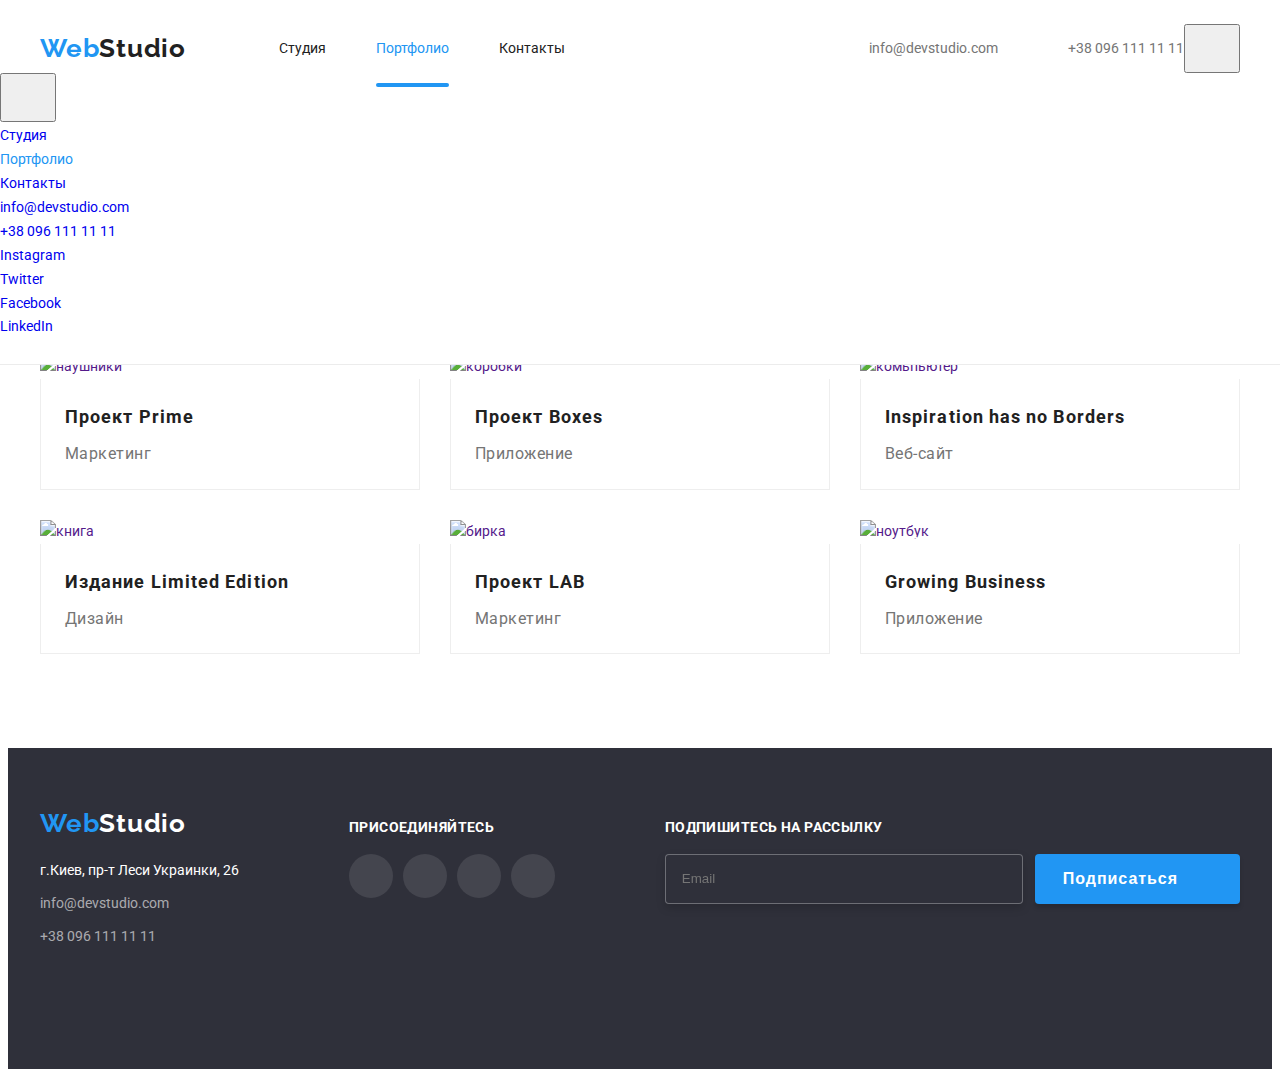
==== portfolio.html @ b7fc2586 "изменения__1" ====
<!DOCTYPE html>
<html lang="ru">
<head>
    <meta charset="UTF-8" />
    <meta http-equiv="X-UA-Compatible" content="IE=edge" />
    <meta name="viewport" content="width=device-width, initial-scale=1.0" />
    <title>WebStudio</title>
    <link rel="stylesheet" href="https://cdnjs.cloudflare.com/ajax/libs/modern-normalize/1.1.0/modern-normalize.min.css"
        integrity="sha512-wpPYUAdjBVSE4KJnH1VR1HeZfpl1ub8YT/NKx4PuQ5NmX2tKuGu6U/JRp5y+Y8XG2tV+wKQpNHVUX03MfMFn9Q=="
        crossorigin="anonymous" referrerpolicy="no-referrer" />
    <link rel="preconnect" href="https://fonts.googleapis.com" />
    <link rel="preconnect" href="https://fonts.gstatic.com" crossorigin>
    <link
        href="https://fonts.googleapis.com/css2?family=Raleway:wght@700&family=Roboto:wght@400;500;700;900&display=swap"
        rel="stylesheet" />
    <link rel="stylesheet" href="./css/main.min.css" />
</head>
<body>
    <!--header-->
    <header class="header">
        <div class="container header-content">
    
            <nav class="header__nav">
                <a class="logo header__logo link" href="./index.html"> <span class="logo__part">Web</span>Studio</a>
                <ul class="menu-list list">
                    <li class="menu__item "><a class="menu__link link " href="./index.html">Студия</a></li>
    
                    <li class="menu__item"><a class="menu__link current link" href="./portfolio.html">Портфолио</a></li>
                    <li class="menu__item"><a class="menu__link link" href="#">Контакты</a></li>
                </ul>
            </nav>
    
            <ul class="auto-list list">
                <li class="auto__item "><a class="header__mail link" href="mailto:info@devstudio.com"><svg
                            class="header__icon" width="16" height="12">
                            <use href="./images/sprite.svg#icon-mail-icon"></use>
                        </svg> info@devstudio.com</a></li>
                <li class="auto__item "><a class="header__tel link" href="tel:380961111111"><svg class="header__icon"
                            width="10" height="16">
                            <use href="./images/sprite.svg#icon-smartphone-icon"></use>
                        </svg>+38 096 111 11 11</a></li>
            </ul>
            <button class="burger-btn" type="button" data-menu-open aria-expanded="false" aria-controls="mobile-menu">
                <svg class="burger-icon" width="40" height="40" aria-label="Переключатель
                        мобильного меню">
                    <use href="./images/sprite.svg#icon-burger"></use>
                </svg>
            </button>
        </div>
        <!-- mobile-menu -->
        <div class="mobile-menu" data-menu id="mobile-menu">
            <button class="mobile-btn-close" type="button" data-menu-close>
                <svg class="mobile-close-icon" width="40" height="40">
                    <use href="./images/sprite.svg#icon-close_X"></use>
                </svg>
            </button>
    
            <div>
                <ul class="mobile-menu-list list ">
                    <li class="nav__menu-item "><a class="nav__menu-link link " href="./index.html">Студия</a>
                    </li>
    
                    <li class="nav__menu-item"><a class="nav__menu-link current link" href="./portfolio.html">Портфолио</a>
                    </li>
                    <li class="nav__menu-item"><a class="nav__menu-link link" href="#">Контакты</a></li>
                </ul>
            </div>
    
            <div>
                <ul class=" mobile-contact-list list">
                    <li class="menu__contact-item "> <a class=" contact-mail link" href="mailto:info@devstudio.com">
                            info@devstudio.com</a>
                    </li>
                    <li class="menu__contact-item "><a class=" contact-tel link " href="tel:380961111111">
    
                            +38 096 111 11 11</a> </li>
                </ul>
    
                <ul class=" menu-social list">
                    <li class="menu-social-item "> <a class="menu-social-link  link" aria-label="Instagram" href="#">
                            Instagram </a></li>
                    <li class="menu-social-item"><a class="menu-social-link  link" aria-label=" Twitter" href="#">
                            Twitter</a></li>
                    <li class="menu-social-item "><a class="menu-social-link  link" aria-label="Facebook" href="#">
                            Facebook</a></li>
                    <li class="menu-social-item"><a class="menu-social-link   link" aria-label="LinkedIn" href="#">
                            LinkedIn</a></li>
                </ul>
            </div>
    
        </div>
    </header>
    <!--main section-->
    <main>
        <section class=" section section-portfolio ">
            <div class="container">
                <h1 class="main-title-portfolio visually-hidden">Портфолио</h1>
                <h2 class="title-filters visually-hidden">Фильтры</h2>
                <ul class="item-menu-filters">
                    <li class="menu-list-filters list"><button class="btn-filters" type="button">Все</button></li>
                    <li class="menu-list-filters list"><button class="btn-filters" type="button">Веб-сайты</button></li>
                    <li class="menu-list-filters list"><button class="btn-filters" type="button">Приложения</button></li>
                    <li class="menu-list-filters list"><button class="btn-filters" type="button">Дизайн</button></li>
                    <li class="menu-list-filters list"><button class="btn-filters" type="button">Маркетинг</button></li>
                </ul>

                <h2 class="title-projects visually-hidden">Проекты</h2>
                <ul class="item-projects ">
                    <li class="list-projects list link ">
                        <a href="" class="link projects-interactive">
                            <div class="project-card">
                                <img class="link-projects link" src="./images/img8.jpg" alt="страница веб-сайта" width="370" />
                                <div class="project-overlay">
                                    <p class="overlay-text">Технокряк это современная площадка распространения коронавируса. Компании используют эту платформу для цифрового
                                    шпионажа и атак на защищённые сервера конкурентов.</p>
                                </div>
                            </div>
                            <div class="project-description">
                                <h3 class="title-img">Технокряк</h3>
                                <p class="text-projects">Веб-сайт</p>
                            </div>
                        </a>
                    </li>
                    <li class="list-projects list ">
                        <a href="" class="link projects-interactive">
                            <div class="project-card">
                                <img class="link-projects link" src="./images/img9.jpg" alt="постер игры в баскетбол" width="370" />
                                <div class="project-overlay">
                                    <p class="overlay-text">Технокряк это современная площадка распространения коронавируса. Компании используют эту платформу для цифрового
                                    шпионажа и атак на защищённые сервера конкурентов.</p>
                                </div>
                            </div>
                            <div class="project-description">
                                <h3 class="title-img">Постер <span lang="en">New Orlean vs Golden Star</span></h3>
                                <p class="text-projects">Дизайн</p>
                            </div>
                        </a>
                    </li>
                    <li class="list-projects list ">
                        <a href="" class="link projects-interactive">
                            <div class="project-card">
                                <img class="link-projects link" src="./images/img10.jpg" alt="лого ресторана" width="370" />
                                <div class="project-overlay">
                                    <p class="overlay-text">Технокряк это современная площадка распространения коронавируса. Компании используют эту
                                        платформу для цифрового
                                        шпионажа и атак на защищённые сервера конкурентов.</p>
                                </div>
                            </div>
                        <div class="project-description">
                            <h3 class="title-img">Ресторан <span lang="en">Seafood</span></h3>
                            <p class="text-projects">Приложение</p>
                        </div>
                    </a>
                    </li>
                    <li class="list-projects list ">
                        <a href="" class="link projects-interactive">
                            <div class="project-card">
                                <img class="link-projects link" src="./images/img11.jpg" alt="наушники" width="370" />
                                <div class="project-overlay">
                                    <p class="overlay-text">Технокряк это современная площадка распространения коронавируса. Компании используют эту
                                        платформу для цифрового
                                        шпионажа и атак на защищённые сервера конкурентов.</p>
                                </div>
                            </div>
                            <div class="project-description">
                                <h3 class="title-img">Проект <span lang="en">Prime</span></h3>
                                <p class="text-projects">Маркетинг</p>
                            </div>
                        </a>
                    </li>
                    <li class="list-projects list ">
                        <a href="" class="link projects-interactive">
                            <div class="project-card">
                                <img class="link-projects link" src="./images/img12.jpg" alt="коробки" width="370" />
                                <div class="project-overlay">
                                    <p class="overlay-text">Технокряк это современная площадка распространения коронавируса. Компании используют эту
                                        платформу для цифрового
                                        шпионажа и атак на защищённые сервера конкурентов.</p>
                                </div>
                            </div>
                            <div class="project-description">
                                <h3 class="title-img">Проект <span lang="en">Boxes</span></h3>
                                <p class="text-projects">Приложение</p>
                            </div>
                        </a>
                    </li>
                    <li class="list-projects list ">
                        <a href="" class="link projects-interactive">
                            <div class="project-card">
                                <img class="link-projects link" src="./images/img13.jpg" alt="комьпьютер" width="370" />
                                <div class="project-overlay">
                                    <p class="overlay-text">Технокряк это современная площадка распространения коронавируса. Компании используют эту
                                        платформу для цифрового
                                        шпионажа и атак на защищённые сервера конкурентов.</p>
                                </div>
                            </div>
                            <div class="project-description">
                                <h3 class="title-img" lang="en">Inspiration has no Borders</h3>
                                <p class="text-projects">Веб-сайт</p>
                            </div>
                        </a>
                    </li>
                    <li class="list-projects list">
                        <a href="" class="link projects-interactive">
                            <div class="project-card">
                                <img class="link-projects link" src="./images/img14.jpg" alt="книга" width="370" />
                                <div class="project-overlay">
                                    <p class="overlay-text">Технокряк это современная площадка распространения коронавируса. Компании используют эту
                                        платформу для цифрового
                                        шпионажа и атак на защищённые сервера конкурентов.</p>
                                </div>
                            </div>
                            <div class="project-description">
                                <h3 class="title-img">Издание <span lang="en">Limited Edition</span></h3>
                                <p class="text-projects">Дизайн</p>
                            </div>
                        </a>
                    </li>
                    <li class="list-projects list">
                        <a href="" class="link projects-interactive">
                            <div class="project-card">
                                <img class="link-projects link" src="./images/img15.jpg" alt="бирка" width="370" />
                                <div class="project-overlay">
                                    <p class="overlay-text">Технокряк это современная площадка распространения коронавируса. Компании используют эту
                                        платформу для цифрового
                                        шпионажа и атак на защищённые сервера конкурентов.</p>
                                </div>
                            </div>
                            <div class="project-description">
                                <h3 class="title-img">Проект <span lang="en"> LAB</span></h3>
                                <p class="text-projects">Маркетинг</p>
                            </div>
                        </a>
                    </li>
                    <li class="list-projects list">
                        <a href="" class="link projects-interactive">
                            <div class="project-card">
                                <img class="link-projects link" src="./images/img16.jpg" alt="ноутбук" width="370" />
                                <div class="project-overlay">
                                    <p class="overlay-text">Технокряк это современная площадка распространения коронавируса. Компании используют эту
                                        платформу для цифрового
                                        шпионажа и атак на защищённые сервера конкурентов.</p>
                                </div>
                            </div>
                            <div class="project-description">
                                <h3 class="title-img" lang="en">Growing Business</h3>
                                <p class="text-projects">Приложение</p>
                            </div>
                        </a>
                    </li>
                </ul>
            </div>
        </section>
    </main>
    <!--footer-->
    <footer class="footer">
    
        <div class="container footer-container">
            <div class="footer-left">
                <a class="logo footer-logo link" href="/"><span class="logo__part">Web</span>Studio</a>
    
                <address class="address">
                    <ul class="adress-item">
                        <li class="adress-list list"><a class="adress-area link" href="">г.Киев, пр-т Леси Украинки, 26</a>
                        </li>
    
                        <li class="adress-list list"><a class="adress-mail link"
                                href="mailto:info@devstudio.com">info@devstudio.com</a>
                        </li>
    
                        <li class="adress-list list"><a class="adress-tel link" href="tel:380961111111">+38 096 111 11
                                11</a>
                        </li>
                    </ul>
                </address>
            </div>
            <div class="footer-rihgt">
                <h3 class="join">присоединяйтесь</h3>
    
                <ul class="footer-social list footer-social-list">
    
                    <li class="footer-social-item">
                        <a href="" class="footer-social-link">
                            <svg class="footer-social-icon" width="20" height="20">
                                <use href="./images/sprite.svg#icon-instagram-icon"></use>
                            </svg>
                        </a>
                    </li>
    
                    <li class="footer-social-item">
                        <a href="" class="footer-social-link">
                            <svg class="footer-social-icon" width="20" height="20">
                                <use href="./images/sprite.svg#icon-twitter-icon"></use>
                            </svg>
                        </a>
                    </li>
    
                    <li class="footer-social-item">
                        <a href="" class="footer-social-link">
                            <svg class="footer-social-icon" width="20" height="20">
                                <use href="./images/sprite.svg#icon-facebook-icon"></use>
                            </svg>
                        </a>
                    </li>
    
                    <li class="footer-social-item">
                        <a href="" class="footer-social-link">
                            <svg class="footer-social-icon" width="20" height="20">
                                <use href="./images/sprite.svg#icon-linkedin-icon"></use>
                            </svg>
                        </a>
                    </li>
    
                </ul>
            </div>
            <!--footer form-->
            <div class="footer-form-block">
                <p class="footer-form-text">Подпишитесь на рассылку</p>
                <form class="footer-form">
                    <label class="form-label">
                        <input class="form-input" type="email" name="mail" placeholder="Email">
                    </label>
                    <button class="footer-submit" type="submit">Подписаться <svg class="footer-send-icon" width="24" height="24">
                            <use href="./images/sprite.svg#icon-icon-send"></use>
                        </svg></button>
                </form>
            </div>
        </div>
    </footer>
    <script src="./js/mobile_menu.js"></script>
</body>

</html>
---- css/main.min.css ----
:root{--first-color-heder-text-title: #212121;--second-color-heder-text-title-bc: #ffffff;--third-color-text: #757575;--accent: #2196f3;--hover-color: #188ce8;--four-color: #2f303a;--five-color: #f5f4fa;--border-header-color: #ececec;--border-portfolio-color: #eeeeee;--fill-color: #afb1b8;--one-rgba: rgba(0, 0, 0, 0.2);--two-rgba: rgba(0, 0, 0, 0.15);--three-rgba: rgba(255, 255, 255, 0.3);--four-rgba: rgba(255, 255, 255, 0.15);--five-rgba: rgba(255, 255, 255, 0.6);--six-rgba: rgba(0, 0, 0, 0.12);--seven-rgba: rgba(0, 0, 0, 0.06);--eight-rgba: rgba(0, 0, 0, 0.16);--nine-rgba: rgba(0, 0, 0, 0.1);--ten-rgba: rgba(0, 0, 0, 0.08);--eleven-rgba: rgba(0, 0, 0, 0.12);--twelve-rgba: rgba(0, 0, 0, 0.14);--thirteen-rgba: rgba(0, 0, 0, 0.2);--fourteen-rgba: rgba(0, 0, 0, 0.4);--fifteen-rgba: rgba(47, 48, 58, 0.8);--sixteen-rgba: rgba(33, 33, 33, 0.2);--seventeen-rgba: rgba(100, 64, 64, 0.12);--eighteen-rgba: rgba(34, 11, 11, 0.2);--nineteen-rgba: rgba(47, 48, 58, 0.4);--twenty-rgba: rgba(33, 150, 243, 0.9);--twentyone-rgba: rgba(255, 255, 255, 0.1)}.visually-hidden{position:absolute;white-space:nowrap;width:1px;height:1px;overflow:hidden;border:0;padding:0;clip:rect(0 0 0 0);clip-path:inset(50%);margin:-1px}body{font-family:"Roboto", Verdana, Geneva, Tahoma, sans-serif;font-size:14px;font-style:normal;font-weight:400;line-height:1.71;background-color:var(--main-background-color)}p,h1,h2,h3,h4,h5,h6,ul{margin:0;padding:0}img{display:block}.list{list-style:none}.link{text-decoration:none}.container{padding-left:15px;padding-right:15px;margin-left:auto;margin-right:auto}@media screen and (min-width: 480px){.container{width:480px}}@media screen and (min-width: 768px){.container{width:768px}}@media screen and (min-width: 1200px){.container{width:1200px}}.section{padding-top:60px;padding-bottom:60px}@media screen and (min-width: 1200px){.section{padding-top:94px;padding-bottom:94px}}.logo{font-family:Raleway;font-weight:bold;font-size:24px;line-height:1.16;letter-spacing:0.03em;color:var(--first-color-heder-text-title)}@media screen and (min-width: 1200px){.logo{font-size:26px;line-height:1.19}}.logo__part{color:var(--accent)}.social-list{display:flex;justify-content:center}.social-item{width:44px;height:44px;margin-right:10px}.social-item:last-child{margin-right:0}.social-icon{fill:var(--fill-color);transition-property:fill;transition-duration:250ms;transition-timing-function:cubic-bezier(0.4, 0, 0.2, 1)}.social-link{width:100%;height:100%;background-color:var(--second-color-heder-text-title-bc);border-radius:50%;display:flex;align-items:center;justify-content:center;transition-property:background-color;transition-duration:250ms;transition-timing-function:cubic-bezier(0.4, 0, 0.2, 1)}.social-link:hover,.social-link:focus{background-color:var(--accent)}.social-link:hover .social-icon,.social-link:focus .social-icon{fill:var(--second-color-heder-text-title-bc)}.section-title{margin-bottom:30px;font-weight:bold;font-size:28px;line-height:1.17;text-align:center;letter-spacing:0.03em}@media screen and (min-width: 1200px){.section-title{margin-bottom:50px;font-size:36px;line-height:1.16}}.backdrop{position:fixed;width:100vw;height:100vh;left:0;top:0;background:var(--one-rgba);z-index:999;opacity:1;transition:opacity 250ms cubic-bezier(0.4, 0, 0.2, 1)}.backdrop.is-hidden{visibility:hidden;opacity:0;pointer-events:none}.backdrop.is-hidden .modal{transform:translate(-50%, -50%) scale(0.3);opacity:0}.modal{padding:40px;position:absolute;width:calc(100% - 30px);left:50%;top:50%;background:var(--second-color-heder-text-title-bc);box-shadow:0px 1px 3px var(--seventeen-rgba),0px 1px 1px var(--twelve-rgba),0px 2px 1px var(--eighteen-rgba);border-radius:4px;transform:translate(-50%, -50%) scale(1);opacity:1;transition:transform 250ms cubic-bezier(0.4, 0, 0.2, 1),opacity 250ms cubic-bezier(0.4, 0, 0.2, 1)}@media screen and (min-width: 480px){.modal{width:450px}}@media screen and (min-width: 768px){.modal{width:528px}}.button-close{position:absolute;width:30px;height:30px;right:8px;top:8px;display:flex;justify-content:center;align-items:center;border-radius:50%;background:var(--second-color-heder-text-title-bc);border:1px solid var(--nine-rgba);box-sizing:border-box;cursor:pointer}.button-close:hover .close,.button-close:focus .close{fill:var(--hover-color)}.close{display:block;transition-property:fill;transition-duration:250ms;transition-timing-function:cubic-bezier(0.4, 0, 0.2, 1)}.modal-title{font-style:normal;font-weight:bold;font-size:20px;line-height:1.15;text-align:center;letter-spacing:0.03em;color:var(--first-color-heder-text-title);margin-bottom:12px}@media screen and (min-width: 1200px){.modal-title{line-height:1.15}}.hiro-form{margin:0 auto}.hiro-form-text{display:block;margin-bottom:10px;font-style:normal;font-weight:normal;font-size:12px;line-height:1.16;letter-spacing:0.01em;color:var(--third-color-text)}.hiro-form-input{outline:none;margin-top:4px;width:100%;min-height:40px;padding-left:42px;border:1px solid var(--sixteen-rgba);box-sizing:border-box;border-radius:4px;cursor:pointer;transition-property:border-color;transition-duration:250ms;transition-timing-function:cubic-bezier(0.4, 0, 0.2, 1)}.hiro-form-input:hover,.hiro-form-input:focus{border-color:var(--hover-color)}.hiro-form-input:hover+.modal-form-icon,.hiro-form-input:focus+.modal-form-icon{fill:var(--hover-color)}.hiro-comment-text{display:block;margin-bottom:20px;font-style:normal;font-weight:normal;font-size:12px;line-height:1.16;letter-spacing:0.01em;color:var(--third-color-text)}.hiro-comment-input{outline:none;margin-top:4px;width:100%;min-height:120px;padding:12px 16px;resize:none;border:1px solid var(--sixteen-rgba);box-sizing:border-box;border-radius:4px;transition-property:border-color;transition-duration:250ms;transition-timing-function:cubic-bezier(0.4, 0, 0.2, 1)}.hiro-comment-input:focus,.hiro-comment-input:hover{border-color:var(--hover-color)}.modal-form-block{position:relative;display:block;color:var(--third-color-text)}.modal-form-icon{display:block;position:absolute;top:14px;left:12px;transition-property:fill;transition-duration:250ms;transition-timing-function:cubic-bezier(0.4, 0, 0.2, 1)}.modal-form-icon:hover,.modal-form-icon:focus{fill:var(--hover-color)}.check{display:flex;align-items:center;justify-content:center;margin-bottom:30px;font-style:normal;font-weight:normal;font-size:12px;line-height:1.16;letter-spacing:0.03em;color:var(--primary-text-color)}@media screen and (max-width: 479px){.check{flex-wrap:wrap;justify-content:flex-start}}@media screen and (min-width: 1200px){.check{font-size:14px;line-height:1.71}}.check-box-linc{font-style:normal;font-weight:normal;font-size:14px;line-height:1.71;letter-spacing:0.03em;color:var(--accent)}.check-box{width:16px;height:15px;margin-right:9px;background-image:url(../images/gray.svg);transition-property:background-image;transition-duration:10ms;transition-timing-function:cubic-bezier(0.4, 0, 0.2, 1)}.check-input{-webkit-appearance:none;-moz-appearance:none;appearance:none}.check-input:hover+.check-box,.check-input:focus+.check-box{background-image:url(../images/dlue.svg)}.check-input:checked+.check-box{background-image:url(../images/check.svg)}.check-input:checked:hover+.check-box,.check-input:checked:focus+.check-box{background-image:url(../images/hover.svg)}.hiro-form-button{margin:0 auto;display:block;padding:10px 55px;min-height:50px;border:none;background:#2196f3;box-shadow:0px 4px 4px rgba(0,0,0,0.15);border-radius:4px;cursor:pointer;font-style:normal;font-weight:bold;font-size:16px;line-height:1.86;letter-spacing:0.06em;color:var(--second-color-heder-text-title-bc);transition-property:background-color, box-shadow;transition-duration:250ms;transition-timing-function:cubic-bezier(0.4, 0, 0.2, 1)}.hiro-form-button:hover,.hiro-form-button:focus{background:#188ce8;box-shadow:0px 4px 4px rgba(0,0,0,0.15);border-radius:4px}.header{border-bottom:1px solid var(--border-header-color);padding-top:24px;padding-bottom:25px;width:100vw;background-color:var(--second-color-heder-text-title-bc);position:fixed;top:0;left:0;z-index:2}.menu-list{display:flex}.menu__item:not(:last-child){margin-right:50px}.header__nav{display:flex;align-items:center}.auto-list{display:flex;margin-left:auto}.auto__item:not(:last-child){margin-right:50px}.auto__item{display:flex;align-items:center}.header-content{display:flex;align-items:center}.header__logo{margin-right:93px}.menu{font-weight:500;font-size:14px;line-height:1.14;letter-spacing:0.02em;color:var(--third-color-text)}.menu__link{display:flex;position:relative;color:var(--first-color-heder-text-title);transition-property:color;transition-duration:250ms;transition-timing-function:cubic-bezier(0.4, 0, 0.2, 1)}.menu__link.current::after{content:"";position:absolute;top:46px;width:100%;height:4px;border-radius:2px;background:var(--accent)}.menu__link:hover,.menu__link:focus{color:var(--accent)}.current{color:var(--accent)}.header__mail,.header__tel{color:var(--third-color-text);display:flex;align-items:center;transition-property:color;transition-duration:250ms;transition-timing-function:cubic-bezier(0.4, 0, 0.2, 1)}.header__mail:hover,.header__mail:focus,.header__tel:hover,.header__tel:focus{color:var(--accent)}.header__mail:hover .header__icon,.header__mail:focus .header__icon,.header__tel:hover .header__icon,.header__tel:focus .header__icon{fill:var(--accent)}.header__icon{margin-right:10px;fill:var(--third-color-text);transition-property:fill;transition-duration:250ms;transition-timing-function:cubic-bezier(0.4, 0, 0.2, 1)}.section-hero{text-align:center;background-color:var(--four-color);background-size:cover;background-position:center;background-repeat:no-repeat;padding-bottom:118px;padding-top:118px;background-image:linear-gradient(var(--nineteen-rgba), var(--nineteen-rgba)),url(../images/img17.jpg)}@media screen and (min-width: 1200px){.section-hero{padding-bottom:200px;padding-top:200px;margin:80px auto}}.main-title{font-style:normal;font-weight:900;font-size:26px;line-height:1.62;text-align:center;letter-spacing:0.06em;text-transform:uppercase;margin:0 auto 30px;width:360px;color:var(--second-color-heder-text-title-bc)}@media screen and (min-width: 1200px){.main-title{width:696px;font-size:44px;line-height:1.36}}.main-btn{display:block;margin:0 auto;padding:10px 32px;min-width:200px;border-radius:4px;border:none;font-family:inherit;font-weight:bold;font-size:16px;line-height:1.87;letter-spacing:0.06em;color:var(--second-color-heder-text-title-bc);background-color:var(--accent);cursor:pointer;transition-property:background-color, box-shadow;transition-duration:250ms;transition-timing-function:cubic-bezier(0.4, 0, 0.2, 1)}.main-btn:hover,.main-btn:focus{color:var(--second-color-heder-text-title-bc);background-color:var(--hover-color);box-shadow:0px 4px 4px var(--two-rgba);border-radius:4px}@media screen and (min-width: 768px){.item-benefits{display:flex;flex-wrap:wrap;margin:-15px}}@media screen and (max-width: 767px){.list-benefits:not(:last-child){margin-bottom:30px}}@media screen and (min-width: 768px){.list-benefits{width:calc((100% - 4 * 15px) / 2);margin:15px}}@media screen and (min-width: 1200px){.list-benefits{width:calc((100% - 8 * 15px) / 4);margin:15px}}.list-title-benefits{text-align:center;margin-bottom:10px;font-size:14px;font-weight:bold;line-height:1.14;text-transform:uppercase;letter-spacing:0.03em;color:var(--first-color-heder-text-title)}@media screen and (min-width: 768px){.list-title-benefits{text-align:left}}.text-benefits{font-style:normal;font-weight:normal;font-size:14px;line-height:1.71;letter-spacing:0.03em;color:var(--third-color-text)}.benefits-icons{width:100%;box-sizing:border-box;background:var(--five-color);border-radius:4px;fill:var(--first-color-heder-text-title);display:flex;align-items:center;justify-content:center;margin-bottom:30px;padding:25px}.activity-section{padding-top:0}@media screen and (max-width: 1199px){.activity-section{display:none}}.item-activity{display:flex;flex-wrap:wrap;margin-left:-30px}.activity-img{flex-basis:calc(100% / 3 - 30);margin-left:30px;display:flex;position:relative}.notification-container{position:absolute;display:flex;align-items:center;justify-content:center;width:100%;height:70px;bottom:0;background:var(--fifteen-rgba)}.activity-notification{font-style:normal;font-weight:bold;font-size:14px;line-height:0.87;text-align:center;letter-spacing:0.03em;text-transform:uppercase;color:var(--second-color-heder-text-title-bc)}.team-seaction{background-color:var(--five-color)}@media screen and (min-width: 768px){.item-team{display:flex;flex-wrap:wrap;margin:-15px}}.team-card{background:var(--second-color-heder-text-title-bc);box-shadow:0px 1px 3px var(--eleven-rgba),0px 1px 1px var(--twelve-rgba),0px 2px 1px var(--one-rgba);border-radius:0px 0px 4px 4px;margin-bottom:30px}@media screen and (max-width: 767px){.team-card:not(:last-child){margin-bottom:30px}}@media screen and (min-width: 768px){.team-card{width:calc((100% - 4 * 15px) / 2);margin:15px}}@media screen and (min-width: 1200px){.team-card{width:calc((100% - 8 * 15px) / 4);margin:15px}}.team-img{align-items:center;width:100%}.staff{padding-top:30px;padding-bottom:30px;background-color:var(--se);border-radius:0px 0px 4px 4px}.team-title{margin-bottom:10px;font-weight:500;font-size:16px;line-height:1.18;letter-spacing:0.03em;text-align:center;color:var(--first-color-heder-text-title)}.team-text{font-size:16px;line-height:1.18;letter-spacing:0.03em;text-align:center;color:var(--third-color-text);margin-bottom:16px}.customers-items{display:flex;flex-wrap:wrap;margin:-15px}@media screen and (max-width: 767px){.customers-item{width:calc((100% - 4 * 15px) / 2);margin:15px}}@media screen and (min-width: 768px){.customers-item{width:calc((100% - 6 * 15px) / 3);margin:15px}}@media screen and (min-width: 1200px){.customers-item{width:calc((100% - 12 * 15px) / 6);margin:15px}}.customers-interactive{width:100%;height:92px;border:1px solid var(--fill-color);box-sizing:border-box;border-radius:4px;display:flex;align-items:center;justify-content:center;transition-property:border-color;transition-duration:250ms;transition-timing-function:cubic-bezier(0.4, 0, 0.2, 1)}.customers-interactive:hover,.customers-interactive:focus{border-color:var(--accent)}.customers-interactive:hover .customers-icon,.customers-interactive:focus .customers-icon{fill:var(--accent)}.customers-icon{fill:var(--fill-color);transition-property:fill;transition-duration:250ms;transition-timing-function:cubic-bezier(0.4, 0, 0.2, 1)}.footer{width:100%;background-color:var(--four-color);padding-top:60px;padding-bottom:60px}.footer-container{display:flex;flex-direction:column}@media screen and (min-width: 768px){.footer-container{flex-wrap:wrap;justify-content:space-around;flex-direction:row}}@media screen and (min-width: 1200px){.footer-container{align-items:baseline;justify-content:space-between}}.footer-logo{display:block;margin-bottom:20px;text-align:center;color:var(--second-color-heder-text-title-bc)}@media screen and (min-width: 1200px){.footer-logo{text-align:left}}.address{font-style:normal;text-align:center;margin-bottom:60px}@media screen and (min-width: 1200px){.address{text-align:left}}.adress-list:not(:last-child){margin-bottom:9px}.adress-area{color:var(--second-color-heder-text-title-bc);transition-property:color;transition-duration:250ms;transition-timing-function:cubic-bezier(0.4, 0, 0.2, 1)}.adress-area:hover,.adress-area:focus{color:var(--accent)}.adress-mail,.adress-tel{color:var(--five-rgba);transition-property:color;transition-duration:250ms;transition-timing-function:cubic-bezier(0.4, 0, 0.2, 1)}.adress-mail:hover,.adress-mail:focus,.adress-tel:hover,.adress-tel:focus{color:var(--accent)}.join{display:block;font-style:normal;font-weight:bold;font-size:14px;line-height:0.87;letter-spacing:0.03em;text-transform:uppercase;text-align:center;margin-bottom:20px;color:var(--second-color-heder-text-title-bc)}@media screen and (min-width: 1200px){.join{text-align:left}}.footer-social-list{display:flex;align-items:center;justify-content:center;margin-bottom:60px}.footer-social-item{width:44px;height:44px;margin-right:10px}.footer-social-item:last-child{margin-right:0}.footer-social-icon{fill:var(--second-color-heder-text-title-bc)}.footer-social-link{display:flex;align-items:center;justify-content:center;width:100%;height:100%;background-color:var(--twentyone-rgba);border-radius:50%;transition-property:background-color;transition-duration:250ms;transition-timing-function:cubic-bezier(0.4, 0, 0.2, 1)}.footer-social-link:hover,.footer-social-link:focus{background-color:var(--accent)}.footer-form-text{font-style:normal;font-weight:bold;font-size:14px;line-height:0.87;letter-spacing:0.03em;text-transform:uppercase;text-align:center;color:var(--second-color-heder-text-title-bc);margin-bottom:20px}@media screen and (min-width: 1200px){.footer-form-text{text-align:left}}@media screen and (min-width: 1200px){.footer-form{display:flex;flex-direction:row;justify-content:flex-start}}.form-input{padding:16px;width:100%;min-height:50px;border:1px solid var(--three-rgba);box-sizing:border-box;filter:drop-shadow(0px 4px 4px var(--two-rgba));border-radius:4px;color:var(--second-color-heder-text-title-bc);cursor:pointer;background:var(--four-color);transition-property:border-color;transition-duration:250ms;transition-timing-function:cubic-bezier(0.4, 0, 0.2, 1)}.form-input:focus,.form-input:hover{border-color:var(--hover-color)}@media screen and (min-width: 768px){.form-input{width:450px}}@media screen and (min-width: 1200px){.form-input{width:358px}}.footer-submit{display:flex;align-items:center;text-align:center;padding:10px 28px;margin:20px auto 0;cursor:pointer;background:var(--accent);box-shadow:0px 4px 4px var(--two-rgba);border-radius:4px;border:none;font-style:normal;font-weight:bold;font-size:16px;line-height:1.87;letter-spacing:0.06em;color:var(--second-color-heder-text-title-bc);transition-property:background-color;transition-duration:250ms;transition-timing-function:cubic-bezier(0.4, 0, 0.2, 1)}.footer-submit:hover,.footer-submit:focus{background:var(--hover-color)}@media screen and (min-width: 1200px){.footer-submit{margin:0 0 0 12px}}.footer-send-icon{margin-left:10px}.item-menu-filters{display:flex}@media screen and (max-width: 767px){.item-menu-filters{flex-wrap:wrap}}@media screen and (max-width: 767px){.item-menu-filters{margin-bottom:25px}}@media screen and (min-width: 768px){.item-menu-filters{justify-content:center;margin-bottom:30px}}@media screen and (min-width: 1200px){.item-menu-filters{margin-bottom:50px}}.menu-list-filters:not(:last-child){margin-right:8px}@media screen and (max-width: 767px){.menu-list-filters{margin-bottom:15px}}.btn-filters{display:block;padding:6px 22px;border-radius:4px;border:none;font-family:inherit;font-weight:500;font-size:16px;line-height:1.62;letter-spacing:0.03em;text-align:center;color:var(--third-text-color);cursor:pointer;transition-property:color, background-color, box-shadow;transition-duration:250ms;transition-timing-function:cubic-bezier(0.4, 0, 0.2, 1)}.btn-filters:hover,.btn-filters:focus{color:var(--second-color-heder-text-title-bc);background-color:var(--accent);box-shadow:0px 3px 1px var(--nine-rgba),0px 1px 2px var(--ten-rgba),0px 2px 2px var(--eleven-rgba);border-radius:4px}@media screen and (min-width: 768px){.item-projects{display:flex;flex-wrap:wrap;margin:-15px}}@media screen and (max-width: 767px){.list-projects:not(:last-child){margin-bottom:30px}}@media screen and (min-width: 768px){.list-projects{width:calc((100% - 4 * 15px) / 2);margin:15px}}@media screen and (min-width: 1200px){.list-projects{width:calc((100% - 6 * 15px) / 3);margin:15px}}.projects-interactive{display:block}.projects-interactive:hover,.projects-interactive:focus{box-shadow:0px 1px 1px var(--eleven-rgba),0px 4px 4px var(--seven-rgba),1px 4px 6px var(--eight-rgba)}.projects-interactive:hover .project-overlay,.projects-interactive:focus .project-overlay{transform:translateY(-100%)}.project-card{position:relative;overflow:hidden}.project-overlay{display:flex;justify-content:center;align-items:center;position:absolute;width:100%;height:100%;background:var(--twenty-rgba);transform:translateY(0);transition:transform 250ms;transition-timing-function:cubic-bezier(0.4, 0, 0.2, 1)}.overlay-text{width:322px;height:168px;font-style:normal;font-weight:normal;font-size:18px;line-height:1.55;letter-spacing:0.03em;color:var(--second-color-heder-text-title-bc)}.title-img{margin-bottom:4px;font-weight:bold;font-size:18px;line-height:2;letter-spacing:0.06em;color:var(--first-color-heder-text-title)}.project-description{padding:20px 0 20px 24px;border:1px solid var(--border-portfolio-color);border-top:none}.text-projects{font-size:16px;line-height:1.87;letter-spacing:0.03em;color:var(--third-color-text)}
/*# sourceMappingURL=main.min.css.map */
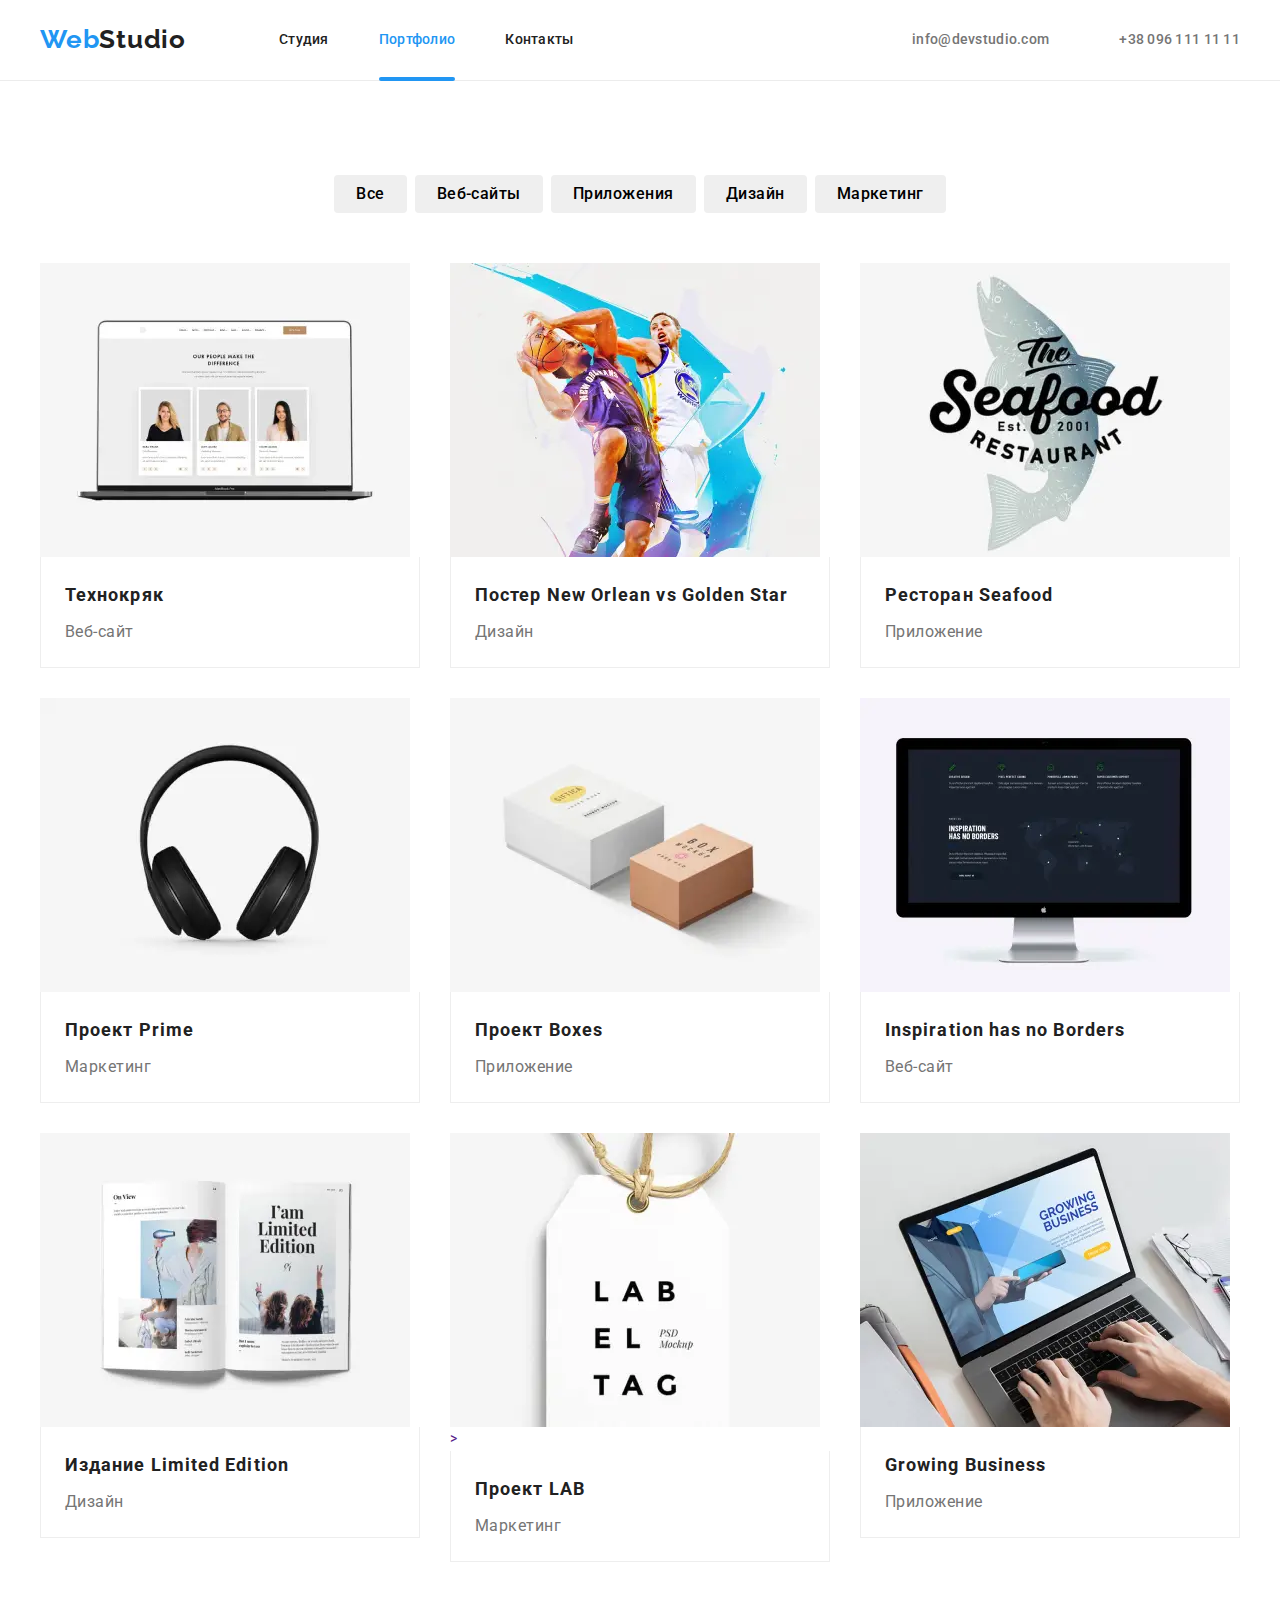
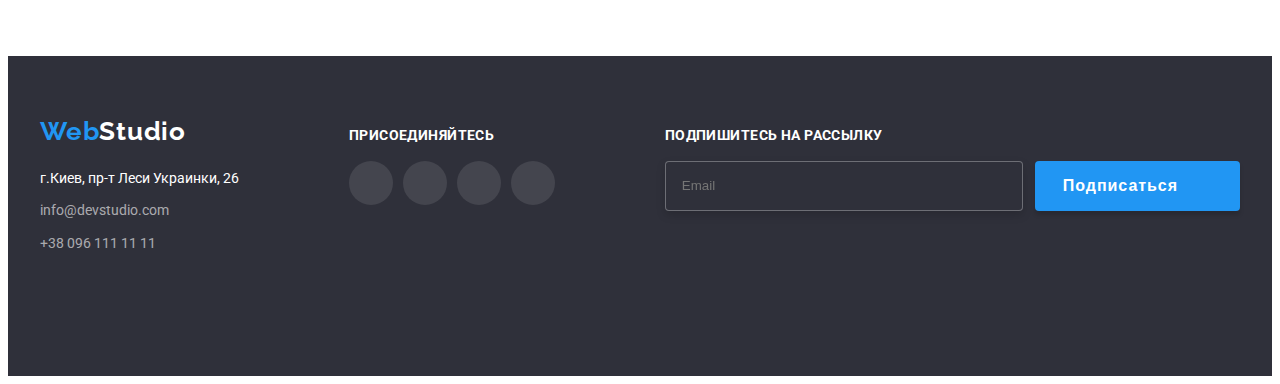
==== commit 7b5cf76a: "DZ__8_fin" ====
--- a/portfolio.html
+++ b/portfolio.html
@@ -109,7 +109,23 @@
                     <li class="list-projects list link ">
                         <a href="" class="link projects-interactive">
                             <div class="project-card">
-                                <img class="link-projects link" src="./images/img8.jpg" alt="страница веб-сайта" width="370" />
+                                <picture>
+                                    <source media="(max-width:767px)" srcset="./images/img/works/works-1.webp 1x,
+                                                    ./images/img/works/works-1@2x.webp 2x" type="image/webp">
+                                    <source media="(max-width:767px)" srcset="./images/img/works/works-1.jpg 1x,
+                                                    ./images/img/works/works-1@2x.jpg 2x">
+                                
+                                    <source media="(max-width:1199px)" srcset="./images/img/works/works-1-tablet.webp 1x,
+                                                    ./images/img/works/works-1-tablet@2x.webp 2x" type="image/webp">
+                                    <source media="(max-width:1199px)" srcset="./images/img/works/works-1-tablet.jpg 1x,
+                                                     ./images/img/works/works-1-tablet@2x.jpg 2x">
+                                
+                                    <source media="(min-width:1200px)" srcset="./images/img/works/works-1-desktop.webp 1x,
+                                                    ./images/img/works/works-1-desktop@2x.webp 2x" type="image/webp">
+                                    <source media="(min-width:1200px)" srcset="./images/img/works/works-1-desktop.jpg 1x,
+                                                     ./images/img/works/works-1-desktop@2x.jpg 2x">
+                                    <img class="link-projects link" src="" alt="страница веб-сайта" />
+                                </picture>
                                 <div class="project-overlay">
                                     <p class="overlay-text">Технокряк это современная площадка распространения коронавируса. Компании используют эту платформу для цифрового
                                     шпионажа и атак на защищённые сервера конкурентов.</p>
@@ -124,7 +140,23 @@
                     <li class="list-projects list ">
                         <a href="" class="link projects-interactive">
                             <div class="project-card">
-                                <img class="link-projects link" src="./images/img9.jpg" alt="постер игры в баскетбол" width="370" />
+                                <picture>
+                                    <source media="(max-width:767px)" srcset="./images/img/works/works-2.webp 1x,
+                                                  ./images/img/works/works-2@2x.webp 2x" type="image/webp">
+                                    <source media="(max-width:767px)" srcset="./images/img/works/works-2.jpg 1x,
+                                                  ./images/img/works/works-2@2x.jpg 2x">
+                                
+                                    <source media="(max-width:1199px)" srcset="./images/img/works/works-2-tablet.webp 1x,
+                                                  ./images/img/works/works-2-tablet@2x.webp 2x" type="image/webp">
+                                    <source media="(max-width:1199px)" srcset="./images/img/works/works-2-tablet.jpg 1x,
+                                                   ./images/img/works/works-2-tablet@2x.jpg 2x">
+                                
+                                    <source media="(min-width:1200px)" srcset="./images/img/works/works-2-desktop.webp 1x,
+                                                  ./images/img/works/works-2-desktop@2x.webp 2x" type="image/webp">
+                                    <source media="(min-width:1200px)" srcset="./images/img/works/works-2-desktop.jpg 1x,
+                                                   ./images/img/works/works-2-desktop@2x.jpg 2x">
+                                    <img class="link-projects link" src="#" alt="постер игры в баскетбол" />
+                                </picture>
                                 <div class="project-overlay">
                                     <p class="overlay-text">Технокряк это современная площадка распространения коронавируса. Компании используют эту платформу для цифрового
                                     шпионажа и атак на защищённые сервера конкурентов.</p>
@@ -139,7 +171,23 @@
                     <li class="list-projects list ">
                         <a href="" class="link projects-interactive">
                             <div class="project-card">
-                                <img class="link-projects link" src="./images/img10.jpg" alt="лого ресторана" width="370" />
+                                <picture>
+                                    <source media="(max-width:767px)" srcset="./images/img/works/works-3.webp 1x,
+                                                  ./images/img/works/works-3@2x.webp 2x" type="image/webp">
+                                    <source media="(max-width:767px)" srcset="./images/img/works/works-3.jpg 1x,
+                                                  ./images/img/works/works-3@2x.jpg 2x">
+                                
+                                    <source media="(max-width:1199px)" srcset="./images/img/works/works-3-tablet.webp 1x,
+                                                  ./images/img/works/works-3-tablet@2x.webp 2x" type="image/webp">
+                                    <source media="(max-width:1199px)" srcset="./images/img/works/works-3-tablet.jpg 1x,
+                                                   ./images/img/works/works-3-tablet@2x.jpg 2x">
+                                
+                                    <source media="(min-width:1200px)" srcset="./images/img/works/works-3-desktop.webp 1x,
+                                                  ./images/img/works/works-3-desktop@2x.webp 2x" type="image/webp">
+                                    <source media="(min-width:1200px)" srcset="./images/img/works/works-3-desktop.jpg 1x,
+                                                   ./images/img/works/works-3-desktop@2x.jpg 2x">
+                                    <img class="link-projects link" src="#" alt="лого ресторана" />
+                                </picture>
                                 <div class="project-overlay">
                                     <p class="overlay-text">Технокряк это современная площадка распространения коронавируса. Компании используют эту
                                         платформу для цифрового
@@ -155,7 +203,23 @@
                     <li class="list-projects list ">
                         <a href="" class="link projects-interactive">
                             <div class="project-card">
-                                <img class="link-projects link" src="./images/img11.jpg" alt="наушники" width="370" />
+                                <picture>
+                                    <source media="(max-width:767px)" srcset="./images/img/works/works-4.webp 1x,
+                                                  ./images/img/works/works-4@2x.webp 2x" type="image/webp">
+                                    <source media="(max-width:767px)" srcset="./images/img/works/works-4.jpg 1x,
+                                                  ./images/img/works/works-4@2x.jpg 2x">
+                                
+                                    <source media="(max-width:1199px)" srcset="./images/img/works/works-4-tablet.webp 1x,
+                                                  ./images/img/works/works-4-tablet@2x.webp 2x" type="image/webp">
+                                    <source media="(max-width:1199px)" srcset="./images/img/works/works-4-tablet.jpg 1x,
+                                                   ./images/img/works/works-4-tablet@2x.jpg 2x">
+                                
+                                    <source media="(min-width:1200px)" srcset="./images/img/works/works-4-desktop.webp 1x,
+                                                  ./images/img/works/works-4-desktop@2x.webp 2x" type="image/webp">
+                                    <source media="(min-width:1200px)" srcset="./images/img/works/works-4-desktop.jpg 1x,
+                                                   ./images/img/works/works-4-desktop@2x.jpg 2x">
+                                    <img class="link-projects link" src="#" alt="наушники" />
+                                </picture>
                                 <div class="project-overlay">
                                     <p class="overlay-text">Технокряк это современная площадка распространения коронавируса. Компании используют эту
                                         платформу для цифрового
@@ -171,7 +235,23 @@
                     <li class="list-projects list ">
                         <a href="" class="link projects-interactive">
                             <div class="project-card">
-                                <img class="link-projects link" src="./images/img12.jpg" alt="коробки" width="370" />
+                                <picture>
+                                    <source media="(max-width:767px)" srcset="./images/img/works/works-5.webp 1x,
+                                                  ./images/img/works/works-5@2x.webp 2x" type="image/webp">
+                                    <source media="(max-width:767px)" srcset="./images/img/works/works-5.jpg 1x,
+                                                  ./images/img/works/works-5@2x.jpg 2x">
+                                
+                                    <source media="(max-width:1199px)" srcset="./images/img/works/works-5-tablet.webp 1x,
+                                                  ./images/img/works/works-5-tablet@2x.webp 2x" type="image/webp">
+                                    <source media="(max-width:1199px)" srcset="./images/img/works/works-5-tablet.jpg 1x,
+                                                   ./images/img/works/works-5-tablet@2x.jpg 2x">
+                                
+                                    <source media="(min-width:1200px)" srcset="./images/img/works/works-5-desktop.webp 1x,
+                                                  ./images/img/works/works-5-desktop@2x.webp 2x" type="image/webp">
+                                    <source media="(min-width:1200px)" srcset="./images/img/works/works-5-desktop.jpg 1x,
+                                                   ./images/img/works/works-5-desktop@2x.jpg 2x">
+                                    <img class="link-projects link" src="#" alt="коробки" />
+                                </picture>
                                 <div class="project-overlay">
                                     <p class="overlay-text">Технокряк это современная площадка распространения коронавируса. Компании используют эту
                                         платформу для цифрового
@@ -187,7 +267,23 @@
                     <li class="list-projects list ">
                         <a href="" class="link projects-interactive">
                             <div class="project-card">
-                                <img class="link-projects link" src="./images/img13.jpg" alt="комьпьютер" width="370" />
+                                <picture>
+                                    <source media="(max-width:767px)" srcset="./images/img/works/works-6.webp 1x,
+                                                ./images/img/works/works-6@2x.webp 2x" type="image/webp">
+                                    <source media="(max-width:767px)" srcset="./images/img/works/works-6.jpg 1x,
+                                                ./images/img/works/works-6@2x.jpg 2x">
+                                
+                                    <source media="(max-width:1199px)" srcset="./images/img/works/works-6-tablet.webp 1x,
+                                                ./images/img/works/works-6-tablet@2x.webp 2x" type="image/webp">
+                                    <source media="(max-width:1199px)" srcset="./images/img/works/works-6-tablet.jpg 1x,
+                                                 ./images/img/works/works-6-tablet@2x.jpg 2x">
+                                
+                                    <source media="(min-width:1200px)" srcset="./images/img/works/works-6-desktop.webp 1x,
+                                                ./images/img/works/works-6-desktop@2x.webp 2x" type="image/webp">
+                                    <source media="(min-width:1200px)" srcset="./images/img/works/works-6-desktop.jpg 1x,
+                                                 ./images/img/works/works-6-desktop@2x.jpg 2x">
+                                    <img class="link-projects link" src="#" alt="компьютер" />
+                                </picture>
                                 <div class="project-overlay">
                                     <p class="overlay-text">Технокряк это современная площадка распространения коронавируса. Компании используют эту
                                         платформу для цифрового
@@ -203,7 +299,23 @@
                     <li class="list-projects list">
                         <a href="" class="link projects-interactive">
                             <div class="project-card">
-                                <img class="link-projects link" src="./images/img14.jpg" alt="книга" width="370" />
+                                <picture>
+                                    <source media="(max-width:767px)" srcset="./images/img/works/works-7.webp 1x,
+                                                  ./images/img/works/works-7@2x.webp 2x" type="image/webp">
+                                    <source media="(max-width:767px)" srcset="./images/img/works/works-7.jpg 1x,
+                                                  ./images/img/works/works-7@2x.jpg 2x">
+                                
+                                    <source media="(max-width:1199px)" srcset="./images/img/works/works-7-tablet.webp 1x,
+                                                  ./images/img/works/works-7-tablet@2x.webp 2x" type="image/webp">
+                                    <source media="(max-width:1199px)" srcset="./images/img/works/works-7-tablet.jpg 1x,
+                                                   ./images/img/works/works-7-tablet@2x.jpg 2x">
+                                
+                                    <source media="(min-width:1200px)" srcset="./images/img/works/works-7-desktop.webp 1x,
+                                                  ./images/img/works/works-7-desktop@2x.webp 2x" type="image/webp">
+                                    <source media="(min-width:1200px)" srcset="./images/img/works/works-7-desktop.jpg 1x,
+                                                   ./images/img/works/works-7-desktop@2x.jpg 2x">
+                                    <img class="link-projects link" src="#" alt="книга" />
+                                </picture>
                                 <div class="project-overlay">
                                     <p class="overlay-text">Технокряк это современная площадка распространения коронавируса. Компании используют эту
                                         платформу для цифрового
@@ -219,7 +331,23 @@
                     <li class="list-projects list">
                         <a href="" class="link projects-interactive">
                             <div class="project-card">
-                                <img class="link-projects link" src="./images/img15.jpg" alt="бирка" width="370" />
+                                <picture>
+                                    <source media="(max-width:767px)" srcset="./images/img/works/works-8.webp 1x,
+                                                  ./images/img/works/works-8@2x.webp 2x" type="image/webp">
+                                    <source media="(max-width:767px)" srcset="./images/img/works/works-8.jpg 1x,
+                                                  ./images/img/works/works-8@2x.jpg 2x">
+                                
+                                    <source media="(max-width:1199px)" srcset="./images/img/works/works-8-tablet.webp 1x,
+                                                  ./images/img/works/works-8-tablet@2x.webp 2x" type="image/webp">
+                                    <source media="(max-width:1199px)" srcset="./images/img/works/works-8-tablet.jpg 1x,
+                                                   ./images/img/works/works-8-tablet@2x.jpg 2x">
+                                
+                                    <source media="(min-width:1200px)" srcset="./images/img/works/works-8-desktop.webp 1x,
+                                                  ./images/img/works/works-8-desktop@2x.webp 2x" type="image/webp">
+                                    <source media="(min-width:1200px)" srcset="./images/img/works/works-8-desktop.jpg 1x,
+                                                   ./images/img/works/works-8-desktop@2x.jpg 2x">
+                                    <img class="link-projects link" src="#" alt="бирка" />
+                                </picture>>
                                 <div class="project-overlay">
                                     <p class="overlay-text">Технокряк это современная площадка распространения коронавируса. Компании используют эту
                                         платформу для цифрового
@@ -235,7 +363,23 @@
                     <li class="list-projects list">
                         <a href="" class="link projects-interactive">
                             <div class="project-card">
-                                <img class="link-projects link" src="./images/img16.jpg" alt="ноутбук" width="370" />
+                                <picture>
+                                    <source media="(max-width:767px)" srcset="./images/img/works/works-9.webp 1x,
+                                                  ./images/img/works/works-9@2x.webp 2x" type="image/webp">
+                                    <source media="(max-width:767px)" srcset="./images/img/works/works-9.jpg 1x,
+                                                  ./images/img/works/works-9@2x.jpg 2x">
+                                
+                                    <source media="(max-width:1199px)" srcset="./images/img/works/works-9-tablet.webp 1x,
+                                                  ./images/img/works/works-9-tablet@2x.webp 2x" type="image/webp">
+                                    <source media="(max-width:1199px)" srcset="./images/img/works/works-9-tablet.jpg 1x,
+                                                   ./images/img/works/works-9-tablet@2x.jpg 2x">
+                                
+                                    <source media="(min-width:1200px)" srcset="./images/img/works/works-9-desktop.webp 1x,
+                                                  ./images/img/works/works-9-desktop@2x.webp 2x" type="image/webp">
+                                    <source media="(min-width:1200px)" srcset="./images/img/works/works-9-desktop.jpg 1x,
+                                                   ./images/img/works/works-9-desktop@2x.jpg 2x">
+                                    <img class="link-projects link" src="#" alt="страница веб-сайта" />
+                                </picture>
                                 <div class="project-overlay">
                                     <p class="overlay-text">Технокряк это современная площадка распространения коронавируса. Компании используют эту
                                         платформу для цифрового
--- a/css/main.min.css
+++ b/css/main.min.css
@@ -1,2 +1,2 @@
-:root{--first-color-heder-text-title: #212121;--second-color-heder-text-title-bc: #ffffff;--third-color-text: #757575;--accent: #2196f3;--hover-color: #188ce8;--four-color: #2f303a;--five-color: #f5f4fa;--border-header-color: #ececec;--border-portfolio-color: #eeeeee;--fill-color: #afb1b8;--one-rgba: rgba(0, 0, 0, 0.2);--two-rgba: rgba(0, 0, 0, 0.15);--three-rgba: rgba(255, 255, 255, 0.3);--four-rgba: rgba(255, 255, 255, 0.15);--five-rgba: rgba(255, 255, 255, 0.6);--six-rgba: rgba(0, 0, 0, 0.12);--seven-rgba: rgba(0, 0, 0, 0.06);--eight-rgba: rgba(0, 0, 0, 0.16);--nine-rgba: rgba(0, 0, 0, 0.1);--ten-rgba: rgba(0, 0, 0, 0.08);--eleven-rgba: rgba(0, 0, 0, 0.12);--twelve-rgba: rgba(0, 0, 0, 0.14);--thirteen-rgba: rgba(0, 0, 0, 0.2);--fourteen-rgba: rgba(0, 0, 0, 0.4);--fifteen-rgba: rgba(47, 48, 58, 0.8);--sixteen-rgba: rgba(33, 33, 33, 0.2);--seventeen-rgba: rgba(100, 64, 64, 0.12);--eighteen-rgba: rgba(34, 11, 11, 0.2);--nineteen-rgba: rgba(47, 48, 58, 0.4);--twenty-rgba: rgba(33, 150, 243, 0.9);--twentyone-rgba: rgba(255, 255, 255, 0.1)}.visually-hidden{position:absolute;white-space:nowrap;width:1px;height:1px;overflow:hidden;border:0;padding:0;clip:rect(0 0 0 0);clip-path:inset(50%);margin:-1px}body{font-family:"Roboto", Verdana, Geneva, Tahoma, sans-serif;font-size:14px;font-style:normal;font-weight:400;line-height:1.71;background-color:var(--main-background-color)}p,h1,h2,h3,h4,h5,h6,ul{margin:0;padding:0}img{display:block}.list{list-style:none}.link{text-decoration:none}.container{padding-left:15px;padding-right:15px;margin-left:auto;margin-right:auto}@media screen and (min-width: 480px){.container{width:480px}}@media screen and (min-width: 768px){.container{width:768px}}@media screen and (min-width: 1200px){.container{width:1200px}}.section{padding-top:60px;padding-bottom:60px}@media screen and (min-width: 1200px){.section{padding-top:94px;padding-bottom:94px}}.logo{font-family:Raleway;font-weight:bold;font-size:24px;line-height:1.16;letter-spacing:0.03em;color:var(--first-color-heder-text-title)}@media screen and (min-width: 1200px){.logo{font-size:26px;line-height:1.19}}.logo__part{color:var(--accent)}.social-list{display:flex;justify-content:center}.social-item{width:44px;height:44px;margin-right:10px}.social-item:last-child{margin-right:0}.social-icon{fill:var(--fill-color);transition-property:fill;transition-duration:250ms;transition-timing-function:cubic-bezier(0.4, 0, 0.2, 1)}.social-link{width:100%;height:100%;background-color:var(--second-color-heder-text-title-bc);border-radius:50%;display:flex;align-items:center;justify-content:center;transition-property:background-color;transition-duration:250ms;transition-timing-function:cubic-bezier(0.4, 0, 0.2, 1)}.social-link:hover,.social-link:focus{background-color:var(--accent)}.social-link:hover .social-icon,.social-link:focus .social-icon{fill:var(--second-color-heder-text-title-bc)}.section-title{margin-bottom:30px;font-weight:bold;font-size:28px;line-height:1.17;text-align:center;letter-spacing:0.03em}@media screen and (min-width: 1200px){.section-title{margin-bottom:50px;font-size:36px;line-height:1.16}}.backdrop{position:fixed;width:100vw;height:100vh;left:0;top:0;background:var(--one-rgba);z-index:999;opacity:1;transition:opacity 250ms cubic-bezier(0.4, 0, 0.2, 1)}.backdrop.is-hidden{visibility:hidden;opacity:0;pointer-events:none}.backdrop.is-hidden .modal{transform:translate(-50%, -50%) scale(0.3);opacity:0}.modal{padding:40px;position:absolute;width:calc(100% - 30px);left:50%;top:50%;background:var(--second-color-heder-text-title-bc);box-shadow:0px 1px 3px var(--seventeen-rgba),0px 1px 1px var(--twelve-rgba),0px 2px 1px var(--eighteen-rgba);border-radius:4px;transform:translate(-50%, -50%) scale(1);opacity:1;transition:transform 250ms cubic-bezier(0.4, 0, 0.2, 1),opacity 250ms cubic-bezier(0.4, 0, 0.2, 1)}@media screen and (min-width: 480px){.modal{width:450px}}@media screen and (min-width: 768px){.modal{width:528px}}.button-close{position:absolute;width:30px;height:30px;right:8px;top:8px;display:flex;justify-content:center;align-items:center;border-radius:50%;background:var(--second-color-heder-text-title-bc);border:1px solid var(--nine-rgba);box-sizing:border-box;cursor:pointer}.button-close:hover .close,.button-close:focus .close{fill:var(--hover-color)}.close{display:block;transition-property:fill;transition-duration:250ms;transition-timing-function:cubic-bezier(0.4, 0, 0.2, 1)}.modal-title{font-style:normal;font-weight:bold;font-size:20px;line-height:1.15;text-align:center;letter-spacing:0.03em;color:var(--first-color-heder-text-title);margin-bottom:12px}@media screen and (min-width: 1200px){.modal-title{line-height:1.15}}.hiro-form{margin:0 auto}.hiro-form-text{display:block;margin-bottom:10px;font-style:normal;font-weight:normal;font-size:12px;line-height:1.16;letter-spacing:0.01em;color:var(--third-color-text)}.hiro-form-input{outline:none;margin-top:4px;width:100%;min-height:40px;padding-left:42px;border:1px solid var(--sixteen-rgba);box-sizing:border-box;border-radius:4px;cursor:pointer;transition-property:border-color;transition-duration:250ms;transition-timing-function:cubic-bezier(0.4, 0, 0.2, 1)}.hiro-form-input:hover,.hiro-form-input:focus{border-color:var(--hover-color)}.hiro-form-input:hover+.modal-form-icon,.hiro-form-input:focus+.modal-form-icon{fill:var(--hover-color)}.hiro-comment-text{display:block;margin-bottom:20px;font-style:normal;font-weight:normal;font-size:12px;line-height:1.16;letter-spacing:0.01em;color:var(--third-color-text)}.hiro-comment-input{outline:none;margin-top:4px;width:100%;min-height:120px;padding:12px 16px;resize:none;border:1px solid var(--sixteen-rgba);box-sizing:border-box;border-radius:4px;transition-property:border-color;transition-duration:250ms;transition-timing-function:cubic-bezier(0.4, 0, 0.2, 1)}.hiro-comment-input:focus,.hiro-comment-input:hover{border-color:var(--hover-color)}.modal-form-block{position:relative;display:block;color:var(--third-color-text)}.modal-form-icon{display:block;position:absolute;top:14px;left:12px;transition-property:fill;transition-duration:250ms;transition-timing-function:cubic-bezier(0.4, 0, 0.2, 1)}.modal-form-icon:hover,.modal-form-icon:focus{fill:var(--hover-color)}.check{display:flex;align-items:center;justify-content:center;margin-bottom:30px;font-style:normal;font-weight:normal;font-size:12px;line-height:1.16;letter-spacing:0.03em;color:var(--primary-text-color)}@media screen and (max-width: 479px){.check{flex-wrap:wrap;justify-content:flex-start}}@media screen and (min-width: 1200px){.check{font-size:14px;line-height:1.71}}.check-box-linc{font-style:normal;font-weight:normal;font-size:14px;line-height:1.71;letter-spacing:0.03em;color:var(--accent)}.check-box{width:16px;height:15px;margin-right:9px;background-image:url(../images/gray.svg);transition-property:background-image;transition-duration:10ms;transition-timing-function:cubic-bezier(0.4, 0, 0.2, 1)}.check-input{-webkit-appearance:none;-moz-appearance:none;appearance:none}.check-input:hover+.check-box,.check-input:focus+.check-box{background-image:url(../images/dlue.svg)}.check-input:checked+.check-box{background-image:url(../images/check.svg)}.check-input:checked:hover+.check-box,.check-input:checked:focus+.check-box{background-image:url(../images/hover.svg)}.hiro-form-button{margin:0 auto;display:block;padding:10px 55px;min-height:50px;border:none;background:#2196f3;box-shadow:0px 4px 4px rgba(0,0,0,0.15);border-radius:4px;cursor:pointer;font-style:normal;font-weight:bold;font-size:16px;line-height:1.86;letter-spacing:0.06em;color:var(--second-color-heder-text-title-bc);transition-property:background-color, box-shadow;transition-duration:250ms;transition-timing-function:cubic-bezier(0.4, 0, 0.2, 1)}.hiro-form-button:hover,.hiro-form-button:focus{background:#188ce8;box-shadow:0px 4px 4px rgba(0,0,0,0.15);border-radius:4px}.header{border-bottom:1px solid var(--border-header-color);padding-top:24px;padding-bottom:25px;width:100vw;background-color:var(--second-color-heder-text-title-bc);position:fixed;top:0;left:0;z-index:2}.menu-list{display:flex}.menu__item:not(:last-child){margin-right:50px}.header__nav{display:flex;align-items:center}.auto-list{display:flex;margin-left:auto}.auto__item:not(:last-child){margin-right:50px}.auto__item{display:flex;align-items:center}.header-content{display:flex;align-items:center}.header__logo{margin-right:93px}.menu{font-weight:500;font-size:14px;line-height:1.14;letter-spacing:0.02em;color:var(--third-color-text)}.menu__link{display:flex;position:relative;color:var(--first-color-heder-text-title);transition-property:color;transition-duration:250ms;transition-timing-function:cubic-bezier(0.4, 0, 0.2, 1)}.menu__link.current::after{content:"";position:absolute;top:46px;width:100%;height:4px;border-radius:2px;background:var(--accent)}.menu__link:hover,.menu__link:focus{color:var(--accent)}.current{color:var(--accent)}.header__mail,.header__tel{color:var(--third-color-text);display:flex;align-items:center;transition-property:color;transition-duration:250ms;transition-timing-function:cubic-bezier(0.4, 0, 0.2, 1)}.header__mail:hover,.header__mail:focus,.header__tel:hover,.header__tel:focus{color:var(--accent)}.header__mail:hover .header__icon,.header__mail:focus .header__icon,.header__tel:hover .header__icon,.header__tel:focus .header__icon{fill:var(--accent)}.header__icon{margin-right:10px;fill:var(--third-color-text);transition-property:fill;transition-duration:250ms;transition-timing-function:cubic-bezier(0.4, 0, 0.2, 1)}.section-hero{text-align:center;background-color:var(--four-color);background-size:cover;background-position:center;background-repeat:no-repeat;padding-bottom:118px;padding-top:118px;background-image:linear-gradient(var(--nineteen-rgba), var(--nineteen-rgba)),url(../images/img17.jpg)}@media screen and (min-width: 1200px){.section-hero{padding-bottom:200px;padding-top:200px;margin:80px auto}}.main-title{font-style:normal;font-weight:900;font-size:26px;line-height:1.62;text-align:center;letter-spacing:0.06em;text-transform:uppercase;margin:0 auto 30px;width:360px;color:var(--second-color-heder-text-title-bc)}@media screen and (min-width: 1200px){.main-title{width:696px;font-size:44px;line-height:1.36}}.main-btn{display:block;margin:0 auto;padding:10px 32px;min-width:200px;border-radius:4px;border:none;font-family:inherit;font-weight:bold;font-size:16px;line-height:1.87;letter-spacing:0.06em;color:var(--second-color-heder-text-title-bc);background-color:var(--accent);cursor:pointer;transition-property:background-color, box-shadow;transition-duration:250ms;transition-timing-function:cubic-bezier(0.4, 0, 0.2, 1)}.main-btn:hover,.main-btn:focus{color:var(--second-color-heder-text-title-bc);background-color:var(--hover-color);box-shadow:0px 4px 4px var(--two-rgba);border-radius:4px}@media screen and (min-width: 768px){.item-benefits{display:flex;flex-wrap:wrap;margin:-15px}}@media screen and (max-width: 767px){.list-benefits:not(:last-child){margin-bottom:30px}}@media screen and (min-width: 768px){.list-benefits{width:calc((100% - 4 * 15px) / 2);margin:15px}}@media screen and (min-width: 1200px){.list-benefits{width:calc((100% - 8 * 15px) / 4);margin:15px}}.list-title-benefits{text-align:center;margin-bottom:10px;font-size:14px;font-weight:bold;line-height:1.14;text-transform:uppercase;letter-spacing:0.03em;color:var(--first-color-heder-text-title)}@media screen and (min-width: 768px){.list-title-benefits{text-align:left}}.text-benefits{font-style:normal;font-weight:normal;font-size:14px;line-height:1.71;letter-spacing:0.03em;color:var(--third-color-text)}.benefits-icons{width:100%;box-sizing:border-box;background:var(--five-color);border-radius:4px;fill:var(--first-color-heder-text-title);display:flex;align-items:center;justify-content:center;margin-bottom:30px;padding:25px}.activity-section{padding-top:0}@media screen and (max-width: 1199px){.activity-section{display:none}}.item-activity{display:flex;flex-wrap:wrap;margin-left:-30px}.activity-img{flex-basis:calc(100% / 3 - 30);margin-left:30px;display:flex;position:relative}.notification-container{position:absolute;display:flex;align-items:center;justify-content:center;width:100%;height:70px;bottom:0;background:var(--fifteen-rgba)}.activity-notification{font-style:normal;font-weight:bold;font-size:14px;line-height:0.87;text-align:center;letter-spacing:0.03em;text-transform:uppercase;color:var(--second-color-heder-text-title-bc)}.team-seaction{background-color:var(--five-color)}@media screen and (min-width: 768px){.item-team{display:flex;flex-wrap:wrap;margin:-15px}}.team-card{background:var(--second-color-heder-text-title-bc);box-shadow:0px 1px 3px var(--eleven-rgba),0px 1px 1px var(--twelve-rgba),0px 2px 1px var(--one-rgba);border-radius:0px 0px 4px 4px;margin-bottom:30px}@media screen and (max-width: 767px){.team-card:not(:last-child){margin-bottom:30px}}@media screen and (min-width: 768px){.team-card{width:calc((100% - 4 * 15px) / 2);margin:15px}}@media screen and (min-width: 1200px){.team-card{width:calc((100% - 8 * 15px) / 4);margin:15px}}.team-img{align-items:center;width:100%}.staff{padding-top:30px;padding-bottom:30px;background-color:var(--se);border-radius:0px 0px 4px 4px}.team-title{margin-bottom:10px;font-weight:500;font-size:16px;line-height:1.18;letter-spacing:0.03em;text-align:center;color:var(--first-color-heder-text-title)}.team-text{font-size:16px;line-height:1.18;letter-spacing:0.03em;text-align:center;color:var(--third-color-text);margin-bottom:16px}.customers-items{display:flex;flex-wrap:wrap;margin:-15px}@media screen and (max-width: 767px){.customers-item{width:calc((100% - 4 * 15px) / 2);margin:15px}}@media screen and (min-width: 768px){.customers-item{width:calc((100% - 6 * 15px) / 3);margin:15px}}@media screen and (min-width: 1200px){.customers-item{width:calc((100% - 12 * 15px) / 6);margin:15px}}.customers-interactive{width:100%;height:92px;border:1px solid var(--fill-color);box-sizing:border-box;border-radius:4px;display:flex;align-items:center;justify-content:center;transition-property:border-color;transition-duration:250ms;transition-timing-function:cubic-bezier(0.4, 0, 0.2, 1)}.customers-interactive:hover,.customers-interactive:focus{border-color:var(--accent)}.customers-interactive:hover .customers-icon,.customers-interactive:focus .customers-icon{fill:var(--accent)}.customers-icon{fill:var(--fill-color);transition-property:fill;transition-duration:250ms;transition-timing-function:cubic-bezier(0.4, 0, 0.2, 1)}.footer{width:100%;background-color:var(--four-color);padding-top:60px;padding-bottom:60px}.footer-container{display:flex;flex-direction:column}@media screen and (min-width: 768px){.footer-container{flex-wrap:wrap;justify-content:space-around;flex-direction:row}}@media screen and (min-width: 1200px){.footer-container{align-items:baseline;justify-content:space-between}}.footer-logo{display:block;margin-bottom:20px;text-align:center;color:var(--second-color-heder-text-title-bc)}@media screen and (min-width: 1200px){.footer-logo{text-align:left}}.address{font-style:normal;text-align:center;margin-bottom:60px}@media screen and (min-width: 1200px){.address{text-align:left}}.adress-list:not(:last-child){margin-bottom:9px}.adress-area{color:var(--second-color-heder-text-title-bc);transition-property:color;transition-duration:250ms;transition-timing-function:cubic-bezier(0.4, 0, 0.2, 1)}.adress-area:hover,.adress-area:focus{color:var(--accent)}.adress-mail,.adress-tel{color:var(--five-rgba);transition-property:color;transition-duration:250ms;transition-timing-function:cubic-bezier(0.4, 0, 0.2, 1)}.adress-mail:hover,.adress-mail:focus,.adress-tel:hover,.adress-tel:focus{color:var(--accent)}.join{display:block;font-style:normal;font-weight:bold;font-size:14px;line-height:0.87;letter-spacing:0.03em;text-transform:uppercase;text-align:center;margin-bottom:20px;color:var(--second-color-heder-text-title-bc)}@media screen and (min-width: 1200px){.join{text-align:left}}.footer-social-list{display:flex;align-items:center;justify-content:center;margin-bottom:60px}.footer-social-item{width:44px;height:44px;margin-right:10px}.footer-social-item:last-child{margin-right:0}.footer-social-icon{fill:var(--second-color-heder-text-title-bc)}.footer-social-link{display:flex;align-items:center;justify-content:center;width:100%;height:100%;background-color:var(--twentyone-rgba);border-radius:50%;transition-property:background-color;transition-duration:250ms;transition-timing-function:cubic-bezier(0.4, 0, 0.2, 1)}.footer-social-link:hover,.footer-social-link:focus{background-color:var(--accent)}.footer-form-text{font-style:normal;font-weight:bold;font-size:14px;line-height:0.87;letter-spacing:0.03em;text-transform:uppercase;text-align:center;color:var(--second-color-heder-text-title-bc);margin-bottom:20px}@media screen and (min-width: 1200px){.footer-form-text{text-align:left}}@media screen and (min-width: 1200px){.footer-form{display:flex;flex-direction:row;justify-content:flex-start}}.form-input{padding:16px;width:100%;min-height:50px;border:1px solid var(--three-rgba);box-sizing:border-box;filter:drop-shadow(0px 4px 4px var(--two-rgba));border-radius:4px;color:var(--second-color-heder-text-title-bc);cursor:pointer;background:var(--four-color);transition-property:border-color;transition-duration:250ms;transition-timing-function:cubic-bezier(0.4, 0, 0.2, 1)}.form-input:focus,.form-input:hover{border-color:var(--hover-color)}@media screen and (min-width: 768px){.form-input{width:450px}}@media screen and (min-width: 1200px){.form-input{width:358px}}.footer-submit{display:flex;align-items:center;text-align:center;padding:10px 28px;margin:20px auto 0;cursor:pointer;background:var(--accent);box-shadow:0px 4px 4px var(--two-rgba);border-radius:4px;border:none;font-style:normal;font-weight:bold;font-size:16px;line-height:1.87;letter-spacing:0.06em;color:var(--second-color-heder-text-title-bc);transition-property:background-color;transition-duration:250ms;transition-timing-function:cubic-bezier(0.4, 0, 0.2, 1)}.footer-submit:hover,.footer-submit:focus{background:var(--hover-color)}@media screen and (min-width: 1200px){.footer-submit{margin:0 0 0 12px}}.footer-send-icon{margin-left:10px}.item-menu-filters{display:flex}@media screen and (max-width: 767px){.item-menu-filters{flex-wrap:wrap}}@media screen and (max-width: 767px){.item-menu-filters{margin-bottom:25px}}@media screen and (min-width: 768px){.item-menu-filters{justify-content:center;margin-bottom:30px}}@media screen and (min-width: 1200px){.item-menu-filters{margin-bottom:50px}}.menu-list-filters:not(:last-child){margin-right:8px}@media screen and (max-width: 767px){.menu-list-filters{margin-bottom:15px}}.btn-filters{display:block;padding:6px 22px;border-radius:4px;border:none;font-family:inherit;font-weight:500;font-size:16px;line-height:1.62;letter-spacing:0.03em;text-align:center;color:var(--third-text-color);cursor:pointer;transition-property:color, background-color, box-shadow;transition-duration:250ms;transition-timing-function:cubic-bezier(0.4, 0, 0.2, 1)}.btn-filters:hover,.btn-filters:focus{color:var(--second-color-heder-text-title-bc);background-color:var(--accent);box-shadow:0px 3px 1px var(--nine-rgba),0px 1px 2px var(--ten-rgba),0px 2px 2px var(--eleven-rgba);border-radius:4px}@media screen and (min-width: 768px){.item-projects{display:flex;flex-wrap:wrap;margin:-15px}}@media screen and (max-width: 767px){.list-projects:not(:last-child){margin-bottom:30px}}@media screen and (min-width: 768px){.list-projects{width:calc((100% - 4 * 15px) / 2);margin:15px}}@media screen and (min-width: 1200px){.list-projects{width:calc((100% - 6 * 15px) / 3);margin:15px}}.projects-interactive{display:block}.projects-interactive:hover,.projects-interactive:focus{box-shadow:0px 1px 1px var(--eleven-rgba),0px 4px 4px var(--seven-rgba),1px 4px 6px var(--eight-rgba)}.projects-interactive:hover .project-overlay,.projects-interactive:focus .project-overlay{transform:translateY(-100%)}.project-card{position:relative;overflow:hidden}.project-overlay{display:flex;justify-content:center;align-items:center;position:absolute;width:100%;height:100%;background:var(--twenty-rgba);transform:translateY(0);transition:transform 250ms;transition-timing-function:cubic-bezier(0.4, 0, 0.2, 1)}.overlay-text{width:322px;height:168px;font-style:normal;font-weight:normal;font-size:18px;line-height:1.55;letter-spacing:0.03em;color:var(--second-color-heder-text-title-bc)}.title-img{margin-bottom:4px;font-weight:bold;font-size:18px;line-height:2;letter-spacing:0.06em;color:var(--first-color-heder-text-title)}.project-description{padding:20px 0 20px 24px;border:1px solid var(--border-portfolio-color);border-top:none}.text-projects{font-size:16px;line-height:1.87;letter-spacing:0.03em;color:var(--third-color-text)}
+:root{--first-color-heder-text-title: #212121;--second-color-heder-text-title-bc: #ffffff;--third-color-text: #757575;--accent: #2196f3;--hover-color: #188ce8;--four-color: #2f303a;--five-color: #f5f4fa;--border-header-color: #ececec;--border-portfolio-color: #eeeeee;--fill-color: #afb1b8;--one-rgba: rgba(0, 0, 0, 0.2);--two-rgba: rgba(0, 0, 0, 0.15);--three-rgba: rgba(255, 255, 255, 0.3);--four-rgba: rgba(255, 255, 255, 0.15);--five-rgba: rgba(255, 255, 255, 0.6);--six-rgba: rgba(0, 0, 0, 0.12);--seven-rgba: rgba(0, 0, 0, 0.06);--eight-rgba: rgba(0, 0, 0, 0.16);--nine-rgba: rgba(0, 0, 0, 0.1);--ten-rgba: rgba(0, 0, 0, 0.08);--eleven-rgba: rgba(0, 0, 0, 0.12);--twelve-rgba: rgba(0, 0, 0, 0.14);--thirteen-rgba: rgba(0, 0, 0, 0.2);--fourteen-rgba: rgba(0, 0, 0, 0.4);--fifteen-rgba: rgba(47, 48, 58, 0.8);--sixteen-rgba: rgba(33, 33, 33, 0.2);--seventeen-rgba: rgba(100, 64, 64, 0.12);--eighteen-rgba: rgba(34, 11, 11, 0.2);--nineteen-rgba: rgba(47, 48, 58, 0.4);--twenty-rgba: rgba(33, 150, 243, 0.9);--twentyone-rgba: rgba(255, 255, 255, 0.1)}.visually-hidden{position:absolute;white-space:nowrap;width:1px;height:1px;overflow:hidden;border:0;padding:0;clip:rect(0 0 0 0);clip-path:inset(50%);margin:-1px}body{font-family:"Roboto", Verdana, Geneva, Tahoma, sans-serif;font-size:14px;font-style:normal;font-weight:400;line-height:1.71;background-color:var(--main-background-color)}p,h1,h2,h3,h4,h5,h6,ul{margin:0;padding:0}img{display:block;max-width:100%;height:auto}.list{list-style:none}.link{text-decoration:none}.container{padding-left:15px;padding-right:15px;margin-left:auto;margin-right:auto}@media screen and (min-width: 480px){.container{width:480px}}@media screen and (min-width: 768px){.container{width:768px}}@media screen and (min-width: 1200px){.container{width:1200px}}.section{padding-top:60px;padding-bottom:60px}@media screen and (min-width: 1200px){.section{padding-top:94px;padding-bottom:94px}}.logo{font-family:Raleway;font-weight:bold;font-size:24px;line-height:1.16;letter-spacing:0.03em;color:var(--first-color-heder-text-title)}@media screen and (min-width: 1200px){.logo{font-size:26px;line-height:1.19}}.logo__part{color:var(--accent)}.social-list{display:flex;justify-content:center}.social-item{width:44px;height:44px;margin-right:10px}.social-item:last-child{margin-right:0}.social-icon{fill:var(--fill-color);transition-property:fill;transition-duration:250ms;transition-timing-function:cubic-bezier(0.4, 0, 0.2, 1)}.social-link{width:100%;height:100%;background-color:var(--second-color-heder-text-title-bc);border-radius:50%;display:flex;align-items:center;justify-content:center;transition-property:background-color;transition-duration:250ms;transition-timing-function:cubic-bezier(0.4, 0, 0.2, 1)}.social-link:hover,.social-link:focus{background-color:var(--accent)}.social-link:hover .social-icon,.social-link:focus .social-icon{fill:var(--second-color-heder-text-title-bc)}.section-title{margin-bottom:30px;font-weight:bold;font-size:28px;line-height:1.17;text-align:center;letter-spacing:0.03em}@media screen and (min-width: 1200px){.section-title{margin-bottom:50px;font-size:36px;line-height:1.16}}.backdrop{position:fixed;width:100vw;height:100vh;left:0;top:0;background:var(--one-rgba);z-index:999;opacity:1;transition:opacity 250ms cubic-bezier(0.4, 0, 0.2, 1)}.backdrop.is-hidden{visibility:hidden;opacity:0;pointer-events:none}.backdrop.is-hidden .modal{transform:translate(-50%, -50%) scale(0.3);opacity:0}.modal{padding:40px;position:absolute;width:calc(100% - 30px);left:50%;top:50%;background:var(--second-color-heder-text-title-bc);box-shadow:0px 1px 3px var(--seventeen-rgba),0px 1px 1px var(--twelve-rgba),0px 2px 1px var(--eighteen-rgba);border-radius:4px;transform:translate(-50%, -50%) scale(1);opacity:1;transition:transform 250ms cubic-bezier(0.4, 0, 0.2, 1),opacity 250ms cubic-bezier(0.4, 0, 0.2, 1)}@media screen and (min-width: 480px){.modal{width:450px}}@media screen and (min-width: 1200px){.modal{width:528px}}.button-close{position:absolute;width:30px;height:30px;right:8px;top:8px;display:flex;justify-content:center;align-items:center;border-radius:50%;background:var(--second-color-heder-text-title-bc);border:1px solid var(--nine-rgba);box-sizing:border-box;cursor:pointer}.button-close:hover .close,.button-close:focus .close{fill:var(--hover-color)}.close{display:block;transition-property:fill;transition-duration:250ms;transition-timing-function:cubic-bezier(0.4, 0, 0.2, 1)}.modal-title{font-style:normal;font-weight:bold;font-size:20px;line-height:1.15;text-align:center;letter-spacing:0.03em;color:var(--first-color-heder-text-title);margin-bottom:12px}@media screen and (min-width: 1200px){.modal-title{line-height:1.15}}.hiro-form{margin:0 auto}.hiro-form-text{display:block;margin-bottom:10px;font-style:normal;font-weight:normal;font-size:12px;line-height:1.16;letter-spacing:0.01em;color:var(--third-color-text)}.hiro-form-input{outline:none;margin-top:4px;width:100%;min-height:40px;padding-left:42px;border:1px solid var(--sixteen-rgba);box-sizing:border-box;border-radius:4px;cursor:pointer;transition-property:border-color;transition-duration:250ms;transition-timing-function:cubic-bezier(0.4, 0, 0.2, 1)}.hiro-form-input:hover,.hiro-form-input:focus{border-color:var(--hover-color)}.hiro-form-input:hover+.modal-form-icon,.hiro-form-input:focus+.modal-form-icon{fill:var(--hover-color)}.hiro-comment-text{display:block;margin-bottom:20px;font-style:normal;font-weight:normal;font-size:12px;line-height:1.16;letter-spacing:0.01em;color:var(--third-color-text)}.hiro-comment-input{outline:none;margin-top:4px;width:100%;min-height:120px;padding:12px 16px;resize:none;border:1px solid var(--sixteen-rgba);box-sizing:border-box;border-radius:4px;transition-property:border-color;transition-duration:250ms;transition-timing-function:cubic-bezier(0.4, 0, 0.2, 1)}.hiro-comment-input:focus,.hiro-comment-input:hover{border-color:var(--hover-color)}.modal-form-block{position:relative;display:block;color:var(--third-color-text)}.modal-form-icon{display:block;position:absolute;top:14px;left:12px;transition-property:fill;transition-duration:250ms;transition-timing-function:cubic-bezier(0.4, 0, 0.2, 1)}.modal-form-icon:hover,.modal-form-icon:focus{fill:var(--hover-color)}.check{display:flex;align-items:center;justify-content:center;margin-bottom:30px;font-style:normal;font-weight:normal;font-size:12px;line-height:1.16;letter-spacing:0.03em;color:var(--primary-text-color)}@media screen and (max-width: 480px){.check{flex-wrap:wrap;justify-content:flex-start}}@media screen and (min-width: 1200px){.check{font-size:14px;line-height:1.71}}.check-box-linc{font-style:normal;font-weight:normal;font-size:12px;line-height:0.85;letter-spacing:0.03em;color:var(--accent)}@media screen and (min-width: 1200px){.check-box-linc{font-size:14px;line-height:1.71}}.check-box{width:16px;height:15px;margin-right:9px;background-image:url(../images/gray.svg);transition-property:background-image;transition-duration:10ms;transition-timing-function:cubic-bezier(0.4, 0, 0.2, 1)}.check-input{-webkit-appearance:none;-moz-appearance:none;appearance:none}.check-input:hover+.check-box,.check-input:focus+.check-box{background-image:url(../images/dlue.svg)}.check-input:checked+.check-box{background-image:url(../images/check.svg)}.check-input:checked:hover+.check-box,.check-input:checked:focus+.check-box{background-image:url(../images/hover.svg)}.hiro-form-button{margin:0 auto;display:block;padding:10px 55px;min-height:50px;border:none;background:#2196f3;box-shadow:0px 4px 4px rgba(0,0,0,0.15);border-radius:4px;cursor:pointer;font-style:normal;font-weight:bold;font-size:16px;line-height:1.86;letter-spacing:0.06em;color:var(--second-color-heder-text-title-bc);transition-property:background-color, box-shadow;transition-duration:250ms;transition-timing-function:cubic-bezier(0.4, 0, 0.2, 1)}.hiro-form-button:hover,.hiro-form-button:focus{background:#188ce8;box-shadow:0px 4px 4px rgba(0,0,0,0.15);border-radius:4px}.header{padding-top:10px;padding-bottom:10px;border-bottom:1px solid var(--border-header-color);width:100vw;background-color:var(--second-color-heder-text-title-bc);position:fixed;top:0;left:0;z-index:2}@media screen and (min-width: 768px){.header{padding-top:21px;padding-bottom:21px}}@media screen and (min-width: 1200px){.header{padding-top:24px;padding-bottom:25px}}@media screen and (max-width: 767px){.header-content{display:flex;align-content:center;justify-content:space-between}}.burger-btn{background-color:transparent;cursor:pointer;padding:0;line-height:0;border:none;transition:color var(--first-color-heder-text-title)}.burger-btn:hover{color:var(--accent)}.burger-btn:focus{color:var(--accent)}@media screen and (min-width: 768px){.burger-btn{display:none}}.mobile-menu{display:flex;flex-direction:column;justify-content:space-between;position:fixed;z-index:999;top:0;left:0;width:100vw;height:100vh;padding:48px 40px;background-color:var(--second-color-heder-text-title-bc);opacity:0;visibility:hidden;pointer-events:none;transition:opacity 250ms cubic-bezier(0.4, 0, 0.2, 1),visibility 250ms cubic-bezier(0.4, 0, 0.2, 1)}.mobile-menu.is-open{opacity:1;visibility:visible;pointer-events:all}@media screen and (min-width: 768px){.mobile-menu.is-open{display:none}}.mobile-btn-close{position:absolute;top:10px;right:15px;width:40px;height:40px;background-color:transparent;cursor:pointer;padding:0;line-height:0;border:none;color:var(--first-color-heder-text-title);transition:color 250ms cubic-bezier(0.4, 0, 0.2, 1)}.mobile-btn-close:hover{color:var(--accent)}.mobile-btn-close:focus{color:var(--accent)}.burger-icon,.mobile-close-icon{fill:currentColor}.mobile-contact-list{margin-bottom:64px}.menu__contact-item:not(:last-child){margin-bottom:32px}.menu-social{display:flex;font-style:normal;font-weight:500;font-size:18px;line-height:1.22;letter-spacing:0.02em}@media screen and (max-width: 479px){.menu-social{flex-wrap:wrap}}.menu-social-item:not(:last-child){border-right:1px solid var(--sixteen-rgba)}.menu-social-item:not(:last-child){padding-right:10px}.menu-social-item:not(:first-child){padding-left:10px}@media screen and (min-width: 358px) and (max-width: 439px){.menu-social-item .menu-social-item:nth-child(4){padding-left:0}}@media screen and (max-width: 357px){.menu-social-item .menu-social-item:nth-child(3){padding-left:0}}.menu-social-link{font-weight:500;font-size:18px;line-height:1.22;letter-spacing:0.02em;color:var(--accent)}.header__container{display:flex;align-items:center;justify-content:space-between}@media screen and (min-width: 768px){.header__logo{margin-right:88px}}@media screen and (min-width: 1200px){.header__logo{margin-right:93px}}.contact-tel{font-size:34px;line-height:1.17;letter-spacing:0.02em;color:var(--accent)}@media screen and (max-width: 479px){.contact-tel{font-size:8vw}}.contact-mail{font-weight:500;font-size:24px;line-height:1.16;letter-spacing:0.02em;color:var(--third-color-text);transition:color 250ms cubic-bezier(0.4, 0, 0.2, 1)}@media screen and (max-width: 479px){.contact-mail{font-size:8vw}}.contact-mail:hover{color:var(--accent)}.contact-mail:focus{color:var(--accent)}.header__contact-item{display:flex;align-items:center}@media screen and (max-width: 1199px){.header__contact-item{font-size:12px;line-height:1.17}}.nav__menu-list{display:flex}@media screen and (max-width: 767px){.nav__menu-list{display:none}}.nav__menu-item:not(:last-child){margin-right:50px}@media screen and (max-width: 767px){.nav__menu-item{margin-bottom:32px}}.header__contact-list{display:flex;flex-direction:column;margin-left:auto}@media screen and (max-width: 767px){.header__contact-list{display:none}}@media screen and (min-width: 1200px){.header__contact-list{display:flex;flex-direction:row;justify-content:center;align-items:center}}@media screen and (max-width: 1199px){.header__contact-list .header__contact-item:not(:last-child){margin-bottom:10px}}@media screen and (min-width: 1200px){.header__contact-list .header__contact-item:not(:last-child){margin-right:30px}}.nav__menu-link{color:var(--first-color-heder-text-title);position:relative;transition:color 250ms cubic-bezier(0.4, 0, 0.2, 1);padding-bottom:32px;padding-top:32px;font-style:normal;font-weight:500;font-size:40px;line-height:0.85;letter-spacing:0.02em}.nav__menu-link:hover{color:var(--accent)}.nav__menu-link:focus{color:var(--accent)}.menu-list{display:flex}@media screen and (max-width: 767px){.menu-list{display:none}}.menu__item:not(:last-child){margin-right:50px}.header__nav{display:flex;align-items:center}.auto-list{display:flex}@media screen and (max-width: 767px){.auto-list{display:none}}@media screen and (min-width: 768px){.auto-list{flex-wrap:wrap;flex-direction:column;margin-left:auto}}@media screen and (min-width: 1200px){.auto-list{flex-direction:row}}@media screen and (min-width: 1200px){.auto__item:not(:last-child){margin-right:50px}}.auto__item{display:flex;align-items:center}.header-content{display:flex;align-items:center}.menu__link{font-style:normal;font-weight:500;font-size:14px;line-height:0.87;letter-spacing:0.02em;display:flex;position:relative;color:var(--first-color-heder-text-title);transition-property:color;transition-duration:250ms;transition-timing-function:cubic-bezier(0.4, 0, 0.2, 1)}.menu__link.current::after{content:"";position:absolute;width:100%;height:4px;border-radius:2px;background:var(--accent)}@media screen and (min-width: 768px){.menu__link.current::after{top:39px}}@media screen and (min-width: 1200px){.menu__link.current::after{top:44px}}.menu__link:hover,.menu__link:focus{color:var(--accent)}.current{color:var(--accent)}.header__mail,.header__tel{font-style:normal;font-weight:500;font-size:12px;line-height:1.16;letter-spacing:0.02em;color:var(--third-color-text);display:flex;align-items:center;transition-property:color;transition-duration:250ms;transition-timing-function:cubic-bezier(0.4, 0, 0.2, 1)}@media screen and (min-width: 1200px){.header__mail,.header__tel{font-size:14px;line-height:0.87}}.header__mail:hover,.header__mail:focus,.header__tel:hover,.header__tel:focus{color:var(--accent)}.header__mail:hover .header__icon,.header__mail:focus .header__icon,.header__tel:hover .header__icon,.header__tel:focus .header__icon{fill:var(--accent)}.header__icon{margin-right:10px;fill:var(--third-color-text);transition-property:fill;transition-duration:250ms;transition-timing-function:cubic-bezier(0.4, 0, 0.2, 1)}.section-hero{text-align:center;background-color:var(--four-color);background-size:cover;background-position:center;background-repeat:no-repeat;padding-bottom:118px;padding-top:118px;margin-left:auto;margin-right:auto;background-image:linear-gradient(var(--nineteen-rgba), var(--nineteen-rgba)),url(../images/img/hero/hero.jpg)}@media (min-device-pixel-ratio: 2), (min-resolution: 192dpi), (min-resolution: 2dppx){.section-hero{background-image:linear-gradient(var(--nineteen-rgba), var(--nineteen-rgba)),url(../images/img/hero/hero2x.jpg)}}@media screen and (min-width: 481px){.section-hero{max-width:768px;background-image:linear-gradient(to right, var(--nineteen-rgba), var(--nineteen-rgba)),url(../images/img/hero/hero-tablet.jpg)}}@media screen and (min-width: 481px) and (min-device-pixel-ratio: 2), screen and (min-width: 481px) and (min-resolution: 192dpi), screen and (min-width: 481px) and (min-resolution: 2dppx){.section-hero{background-image:linear-gradient(var(--nineteen-rgba), var(--nineteen-rgba)),url(../images/img/hero/hero-tablet2x.jpg)}}@media screen and (min-width: 768px){.section-hero{max-width:1600px;background-image:linear-gradient(to right, var(--nineteen-rgba), var(--nineteen-rgba)),url(../images/img/hero/hero-desktop.jpg)}}@media screen and (min-width: 768px) and (min-device-pixel-ratio: 2), screen and (min-width: 768px) and (min-resolution: 192dpi), screen and (min-width: 768px) and (min-resolution: 2dppx){.section-hero{background-image:linear-gradient(var(--nineteen-rgba), var(--nineteen-rgba)),url(../images/img/hero/hero-desktop2x.jpg)}}@media screen and (min-width: 1200px){.section-hero{max-width:1600px;height:600px;padding-top:200px;padding-bottom:200px;margin:80px auto;background-image:linear-gradient(to right, var(--nineteen-rgba), var(--nineteen-rgba)),url(../images/img/hero/hero-desktop.jpg)}}@media screen and (min-width: 1200px) and (min-device-pixel-ratio: 2), screen and (min-width: 1200px) and (min-resolution: 192dpi), screen and (min-width: 1200px) and (min-resolution: 2dppx){.section-hero{background-image:linear-gradient(var(--nineteen-rgba), var(--nineteen-rgba)),url(../images/img/hero/hero-desktop2x.jpg)}}@media screen and (max-width: 767px){.section-hero{margin-top:61px}}@media screen and (min-width: 768px){.section-hero{margin-top:73px}}.main-title{font-style:normal;font-weight:900;font-size:26px;line-height:1.62;text-align:center;letter-spacing:0.06em;text-transform:uppercase;margin:0 auto 30px;color:var(--second-color-heder-text-title-bc)}@media screen and (min-width: 1200px){.main-title{width:696px;font-size:44px;line-height:1.36}}.main-btn{display:block;margin:0 auto;padding:10px 32px;min-width:200px;border-radius:4px;border:none;font-family:inherit;font-weight:bold;font-size:16px;line-height:1.87;letter-spacing:0.06em;color:var(--second-color-heder-text-title-bc);background-color:var(--accent);cursor:pointer;transition-property:background-color, box-shadow;transition-duration:250ms;transition-timing-function:cubic-bezier(0.4, 0, 0.2, 1)}.main-btn:hover,.main-btn:focus{color:var(--second-color-heder-text-title-bc);background-color:var(--hover-color);box-shadow:0px 4px 4px var(--two-rgba);border-radius:4px}@media screen and (min-width: 768px){.item-benefits{display:flex;flex-wrap:wrap;margin:-15px}}@media screen and (max-width: 767px){.list-benefits:not(:last-child){margin-bottom:30px}}@media screen and (min-width: 768px){.list-benefits{width:calc((100% - 4 * 15px) / 2);margin:15px}}@media screen and (min-width: 1200px){.list-benefits{width:calc((100% - 8 * 15px) / 4);margin:15px}}.list-title-benefits{text-align:center;margin-bottom:10px;font-size:14px;font-weight:bold;line-height:1.14;text-transform:uppercase;letter-spacing:0.03em;color:var(--first-color-heder-text-title)}@media screen and (min-width: 768px){.list-title-benefits{text-align:left}}.text-benefits{font-style:normal;font-weight:normal;font-size:14px;line-height:1.71;letter-spacing:0.03em;color:var(--third-color-text)}.benefits-icons{width:100%;box-sizing:border-box;background:var(--five-color);border-radius:4px;fill:var(--first-color-heder-text-title);display:flex;align-items:center;justify-content:center;margin-bottom:30px;padding:25px}.activity-section{padding-top:0}@media screen and (max-width: 1199px){.activity-section{display:none}}.item-activity{display:flex;flex-wrap:wrap;margin-left:-30px}.activity-img{flex-basis:calc(100% / 3 - 30);margin-left:30px;display:flex;position:relative}.notification-container{position:absolute;display:flex;align-items:center;justify-content:center;width:100%;height:70px;bottom:0;background:var(--fifteen-rgba)}.activity-notification{font-style:normal;font-weight:bold;font-size:14px;line-height:0.87;text-align:center;letter-spacing:0.03em;text-transform:uppercase;color:var(--second-color-heder-text-title-bc)}.team-seaction{background-color:var(--five-color)}@media screen and (min-width: 768px){.item-team{display:flex;flex-wrap:wrap;margin:-15px}}.team-card{background:var(--second-color-heder-text-title-bc);box-shadow:0px 1px 3px var(--eleven-rgba),0px 1px 1px var(--twelve-rgba),0px 2px 1px var(--one-rgba);border-radius:0px 0px 4px 4px;margin-bottom:30px}@media screen and (max-width: 767px){.team-card:not(:last-child){margin-bottom:30px}}@media screen and (min-width: 768px){.team-card{width:calc((100% - 4 * 15px) / 2);margin:15px}}@media screen and (min-width: 1200px){.team-card{width:calc((100% - 8 * 15px) / 4);margin:15px}}.team-img{align-items:center;width:100%}.staff{padding-top:30px;padding-bottom:30px;background-color:var(--se);border-radius:0px 0px 4px 4px}.team-title{margin-bottom:10px;font-weight:500;font-size:16px;line-height:1.18;letter-spacing:0.03em;text-align:center;color:var(--first-color-heder-text-title)}.team-text{font-size:16px;line-height:1.18;letter-spacing:0.03em;text-align:center;color:var(--third-color-text);margin-bottom:16px}.customers-items{display:flex;flex-wrap:wrap;margin:-15px}@media screen and (max-width: 767px){.customers-item{width:calc((100% - 4 * 15px) / 2);margin:15px}}@media screen and (min-width: 768px){.customers-item{width:calc((100% - 6 * 15px) / 3);margin:15px}}@media screen and (min-width: 1200px){.customers-item{width:calc((100% - 12 * 15px) / 6);margin:15px}}.customers-interactive{width:100%;height:92px;border:1px solid var(--fill-color);box-sizing:border-box;border-radius:4px;display:flex;align-items:center;justify-content:center;transition-property:border-color;transition-duration:250ms;transition-timing-function:cubic-bezier(0.4, 0, 0.2, 1)}.customers-interactive:hover,.customers-interactive:focus{border-color:var(--accent)}.customers-interactive:hover .customers-icon,.customers-interactive:focus .customers-icon{fill:var(--accent)}.customers-icon{fill:var(--fill-color);transition-property:fill;transition-duration:250ms;transition-timing-function:cubic-bezier(0.4, 0, 0.2, 1)}.footer{width:100%;background-color:var(--four-color);padding-top:60px;padding-bottom:60px}.footer-container{display:flex;flex-direction:column}@media screen and (min-width: 768px){.footer-container{flex-wrap:wrap;justify-content:space-around;flex-direction:row}}@media screen and (min-width: 1200px){.footer-container{align-items:baseline;justify-content:space-between}}.footer-logo{display:block;margin-bottom:20px;text-align:center;color:var(--second-color-heder-text-title-bc)}@media screen and (min-width: 1200px){.footer-logo{text-align:left}}.address{font-style:normal;text-align:center;margin-bottom:60px}@media screen and (min-width: 1200px){.address{text-align:left}}.adress-list:not(:last-child){margin-bottom:9px}.adress-area{color:var(--second-color-heder-text-title-bc);transition-property:color;transition-duration:250ms;transition-timing-function:cubic-bezier(0.4, 0, 0.2, 1)}.adress-area:hover,.adress-area:focus{color:var(--accent)}.adress-mail,.adress-tel{color:var(--five-rgba);transition-property:color;transition-duration:250ms;transition-timing-function:cubic-bezier(0.4, 0, 0.2, 1)}.adress-mail:hover,.adress-mail:focus,.adress-tel:hover,.adress-tel:focus{color:var(--accent)}.join{display:block;font-style:normal;font-weight:bold;font-size:14px;line-height:0.87;letter-spacing:0.03em;text-transform:uppercase;text-align:center;margin-bottom:20px;color:var(--second-color-heder-text-title-bc)}@media screen and (min-width: 768px){.join{margin-top:10px}}@media screen and (min-width: 1200px){.join{text-align:left;margin-top:0}}.footer-social-list{display:flex;align-items:center;justify-content:center;margin-bottom:60px}.footer-social-item{width:44px;height:44px;margin-right:10px}.footer-social-item:last-child{margin-right:0}.footer-social-icon{fill:var(--second-color-heder-text-title-bc)}.footer-social-link{display:flex;align-items:center;justify-content:center;width:100%;height:100%;background-color:var(--twentyone-rgba);border-radius:50%;transition-property:background-color;transition-duration:250ms;transition-timing-function:cubic-bezier(0.4, 0, 0.2, 1)}.footer-social-link:hover,.footer-social-link:focus{background-color:var(--accent)}.footer-form-text{font-style:normal;font-weight:bold;font-size:14px;line-height:0.87;letter-spacing:0.03em;text-transform:uppercase;text-align:center;color:var(--second-color-heder-text-title-bc);margin-bottom:20px}@media screen and (min-width: 1200px){.footer-form-text{text-align:left}}@media screen and (min-width: 1200px){.footer-form{display:flex;flex-direction:row;justify-content:flex-start}}.form-input{padding:16px;width:100%;min-height:50px;border:1px solid var(--three-rgba);box-sizing:border-box;filter:drop-shadow(0px 4px 4px var(--two-rgba));border-radius:4px;color:var(--second-color-heder-text-title-bc);cursor:pointer;background:var(--four-color);transition-property:border-color;transition-duration:250ms;transition-timing-function:cubic-bezier(0.4, 0, 0.2, 1)}.form-input:focus,.form-input:hover{border-color:var(--hover-color)}@media screen and (min-width: 768px){.form-input{width:450px}}@media screen and (min-width: 1200px){.form-input{width:358px}}.footer-submit{display:flex;align-items:center;text-align:center;padding:10px 28px;margin:20px auto 0;cursor:pointer;background:var(--accent);box-shadow:0px 4px 4px var(--two-rgba);border-radius:4px;border:none;font-style:normal;font-weight:bold;font-size:16px;line-height:1.87;letter-spacing:0.06em;color:var(--second-color-heder-text-title-bc);transition-property:background-color;transition-duration:250ms;transition-timing-function:cubic-bezier(0.4, 0, 0.2, 1)}.footer-submit:hover,.footer-submit:focus{background:var(--hover-color)}@media screen and (min-width: 1200px){.footer-submit{margin:0 0 0 12px}}.footer-send-icon{margin-left:10px}.item-menu-filters{display:flex}@media screen and (max-width: 767px){.item-menu-filters{flex-wrap:wrap}}@media screen and (max-width: 767px){.item-menu-filters{margin-bottom:25px}}@media screen and (min-width: 768px){.item-menu-filters{justify-content:center;margin-bottom:30px}}@media screen and (min-width: 1200px){.item-menu-filters{margin-bottom:50px}}.menu-list-filters:not(:last-child){margin-right:8px}@media screen and (max-width: 767px){.menu-list-filters{margin-bottom:15px}}.btn-filters{display:block;padding:6px 22px;border-radius:4px;border:none;font-family:inherit;font-weight:500;font-size:16px;line-height:1.62;letter-spacing:0.03em;text-align:center;color:var(--third-text-color);cursor:pointer;transition-property:color, background-color, box-shadow;transition-duration:250ms;transition-timing-function:cubic-bezier(0.4, 0, 0.2, 1)}.btn-filters:hover,.btn-filters:focus{color:var(--second-color-heder-text-title-bc);background-color:var(--accent);box-shadow:0px 3px 1px var(--nine-rgba),0px 1px 2px var(--ten-rgba),0px 2px 2px var(--eleven-rgba);border-radius:4px}@media screen and (max-width: 767px){.section-portfolio{margin-top:61px}}@media screen and (min-width: 768px){.section-portfolio{margin-top:73px}}@media screen and (min-width: 1200px){.section-portfolio{margin-top:81px}}@media screen and (min-width: 768px){.item-projects{display:flex;flex-wrap:wrap;margin:-15px}}@media screen and (max-width: 767px){.list-projects:not(:last-child){margin-bottom:30px}}@media screen and (min-width: 768px){.list-projects{width:calc((100% - 4 * 15px) / 2);margin:15px}}@media screen and (min-width: 1200px){.list-projects{width:calc((100% - 6 * 15px) / 3);margin:15px}}.projects-interactive{display:block}.projects-interactive:hover,.projects-interactive:focus{box-shadow:0px 1px 1px var(--eleven-rgba),0px 4px 4px var(--seven-rgba),1px 4px 6px var(--eight-rgba)}.projects-interactive:hover .project-overlay,.projects-interactive:focus .project-overlay{transform:translateY(-100%)}.project-card{position:relative;overflow:hidden}.project-overlay{display:flex;justify-content:center;align-items:center;position:absolute;width:100%;height:100%;background:var(--twenty-rgba);transform:translateY(0);transition:transform 250ms;transition-timing-function:cubic-bezier(0.4, 0, 0.2, 1)}.overlay-text{width:322px;height:168px;font-style:normal;font-weight:normal;font-size:18px;line-height:1.55;letter-spacing:0.03em;color:var(--second-color-heder-text-title-bc)}.title-img{margin-bottom:4px;font-weight:bold;font-size:18px;line-height:2;letter-spacing:0.06em;color:var(--first-color-heder-text-title)}.project-description{padding:20px 0 20px 24px;border:1px solid var(--border-portfolio-color);border-top:none}.text-projects{font-size:16px;line-height:1.87;letter-spacing:0.03em;color:var(--third-color-text)}
 /*# sourceMappingURL=main.min.css.map */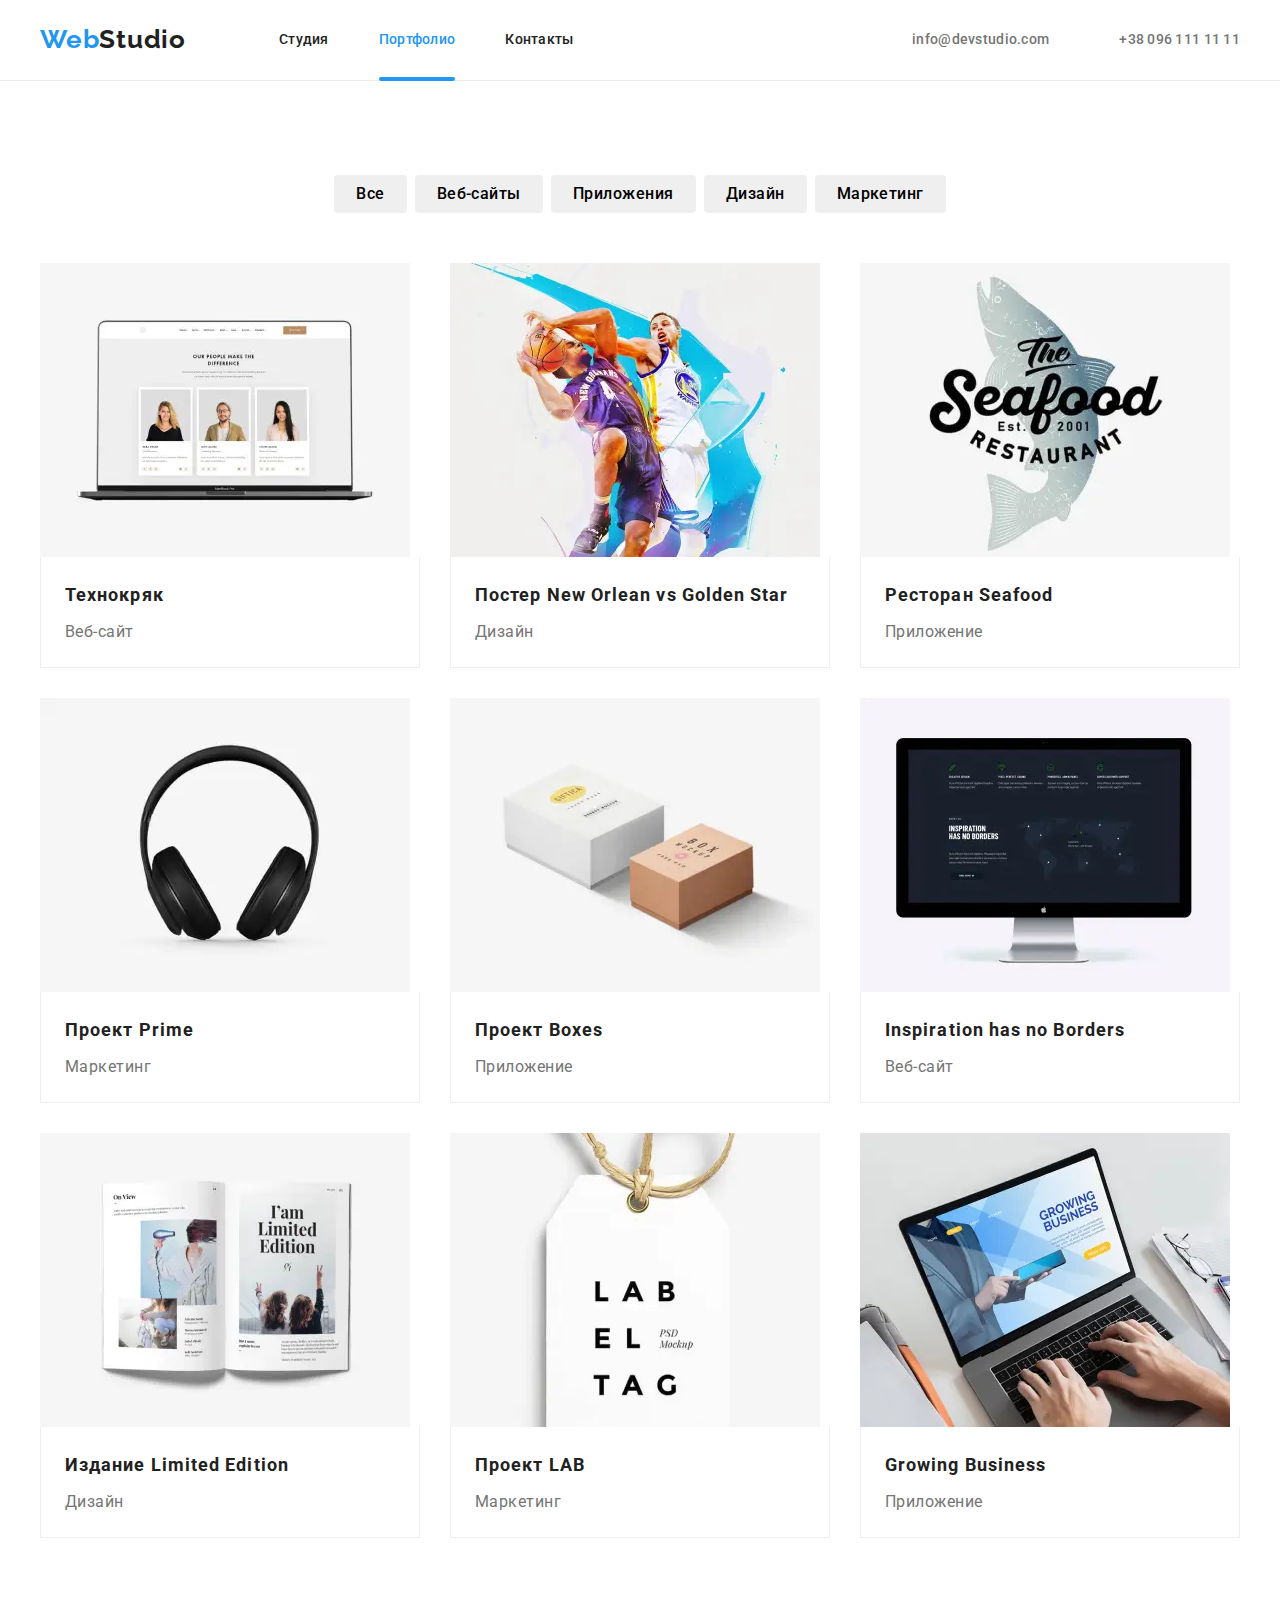
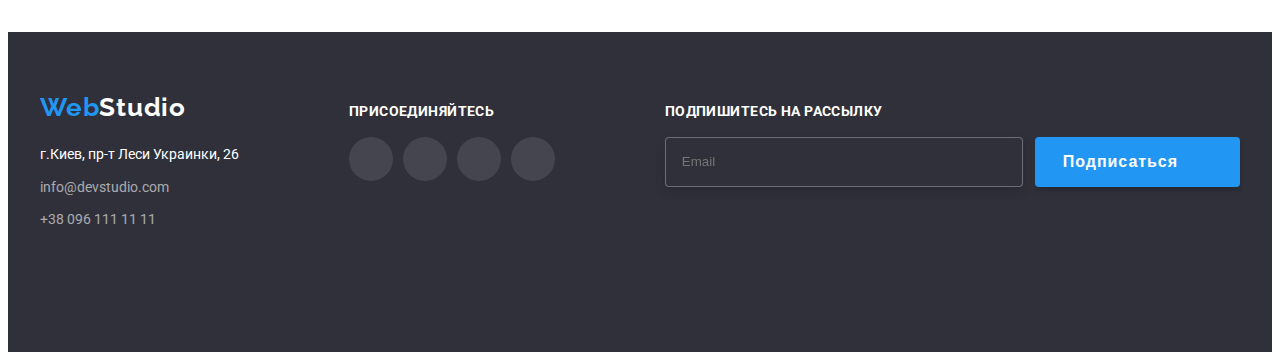
==== commit 438c134a: "111" ====
--- a/portfolio.html
+++ b/portfolio.html
@@ -347,7 +347,7 @@
                                     <source media="(min-width:1200px)" srcset="./images/img/works/works-8-desktop.jpg 1x,
                                                    ./images/img/works/works-8-desktop@2x.jpg 2x">
                                     <img class="link-projects link" src="#" alt="бирка" />
-                                </picture>>
+                                </picture>
                                 <div class="project-overlay">
                                     <p class="overlay-text">Технокряк это современная площадка распространения коронавируса. Компании используют эту
                                         платформу для цифрового
